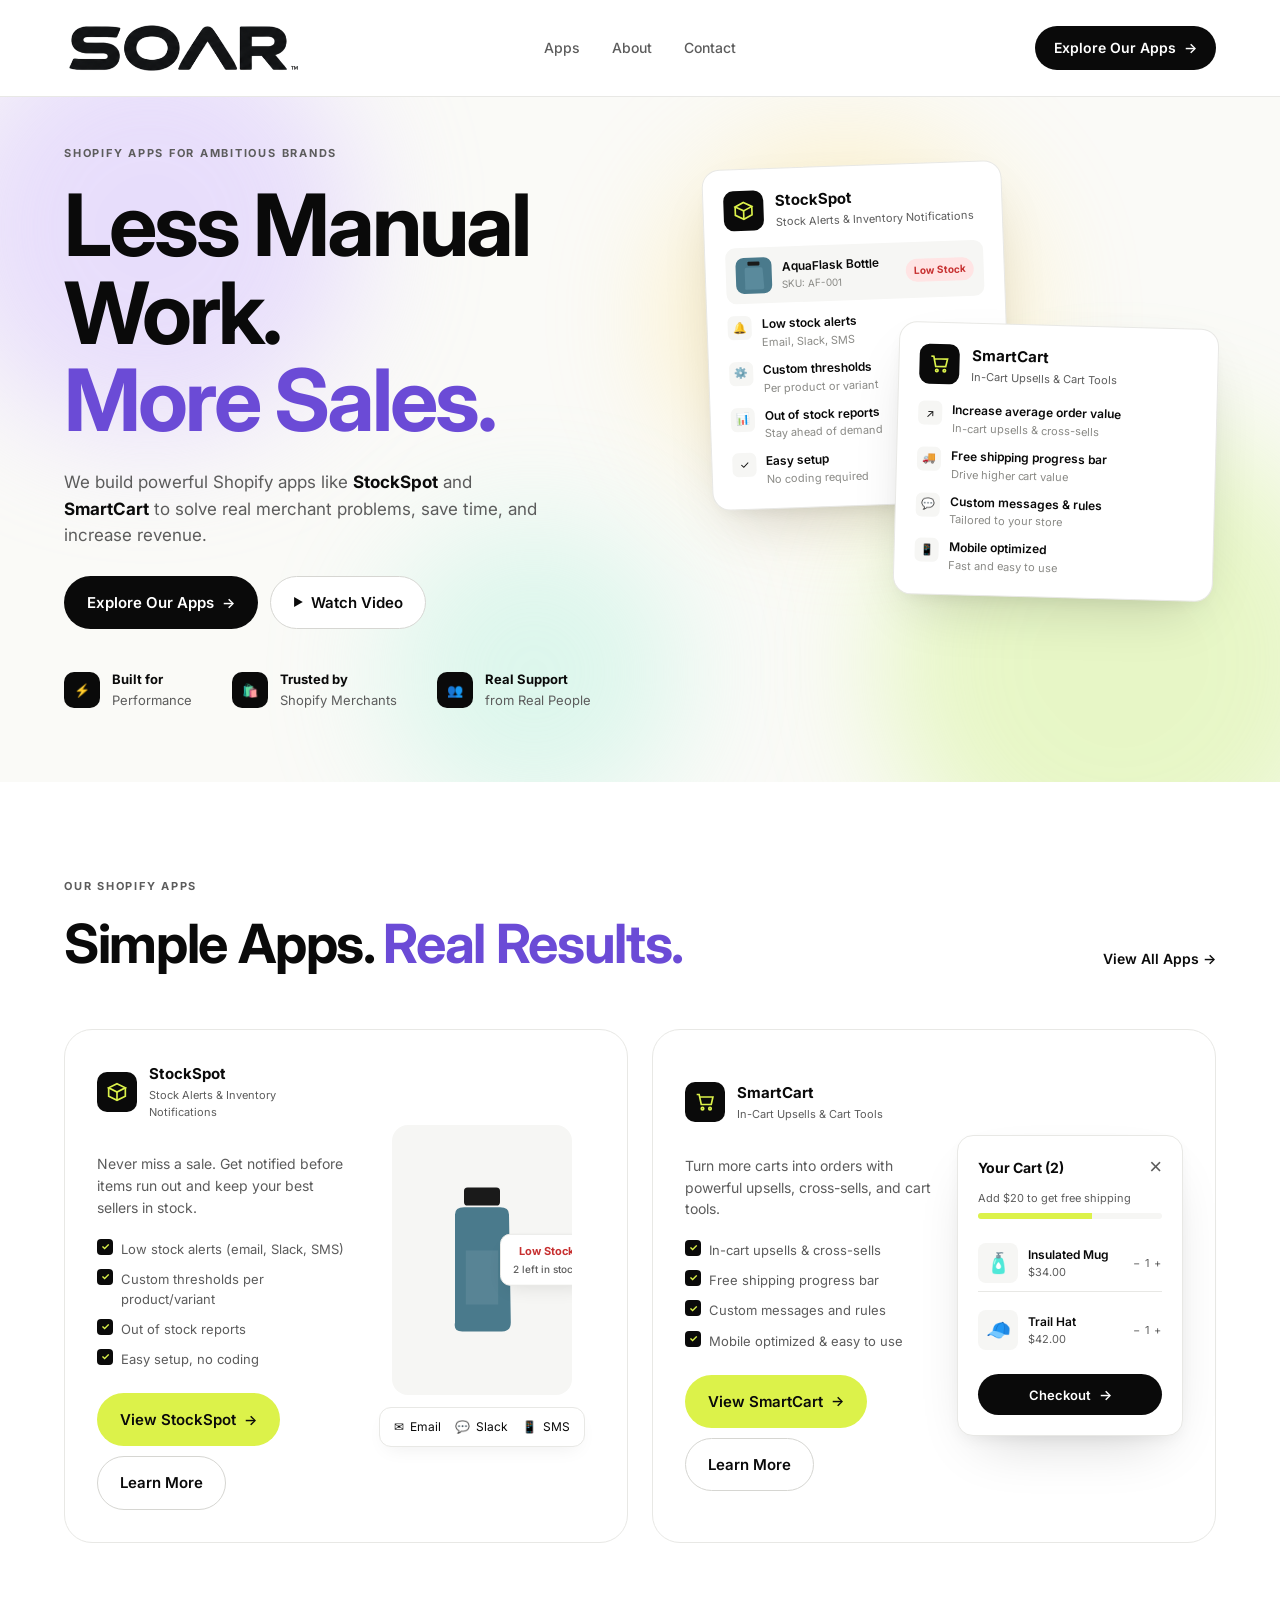
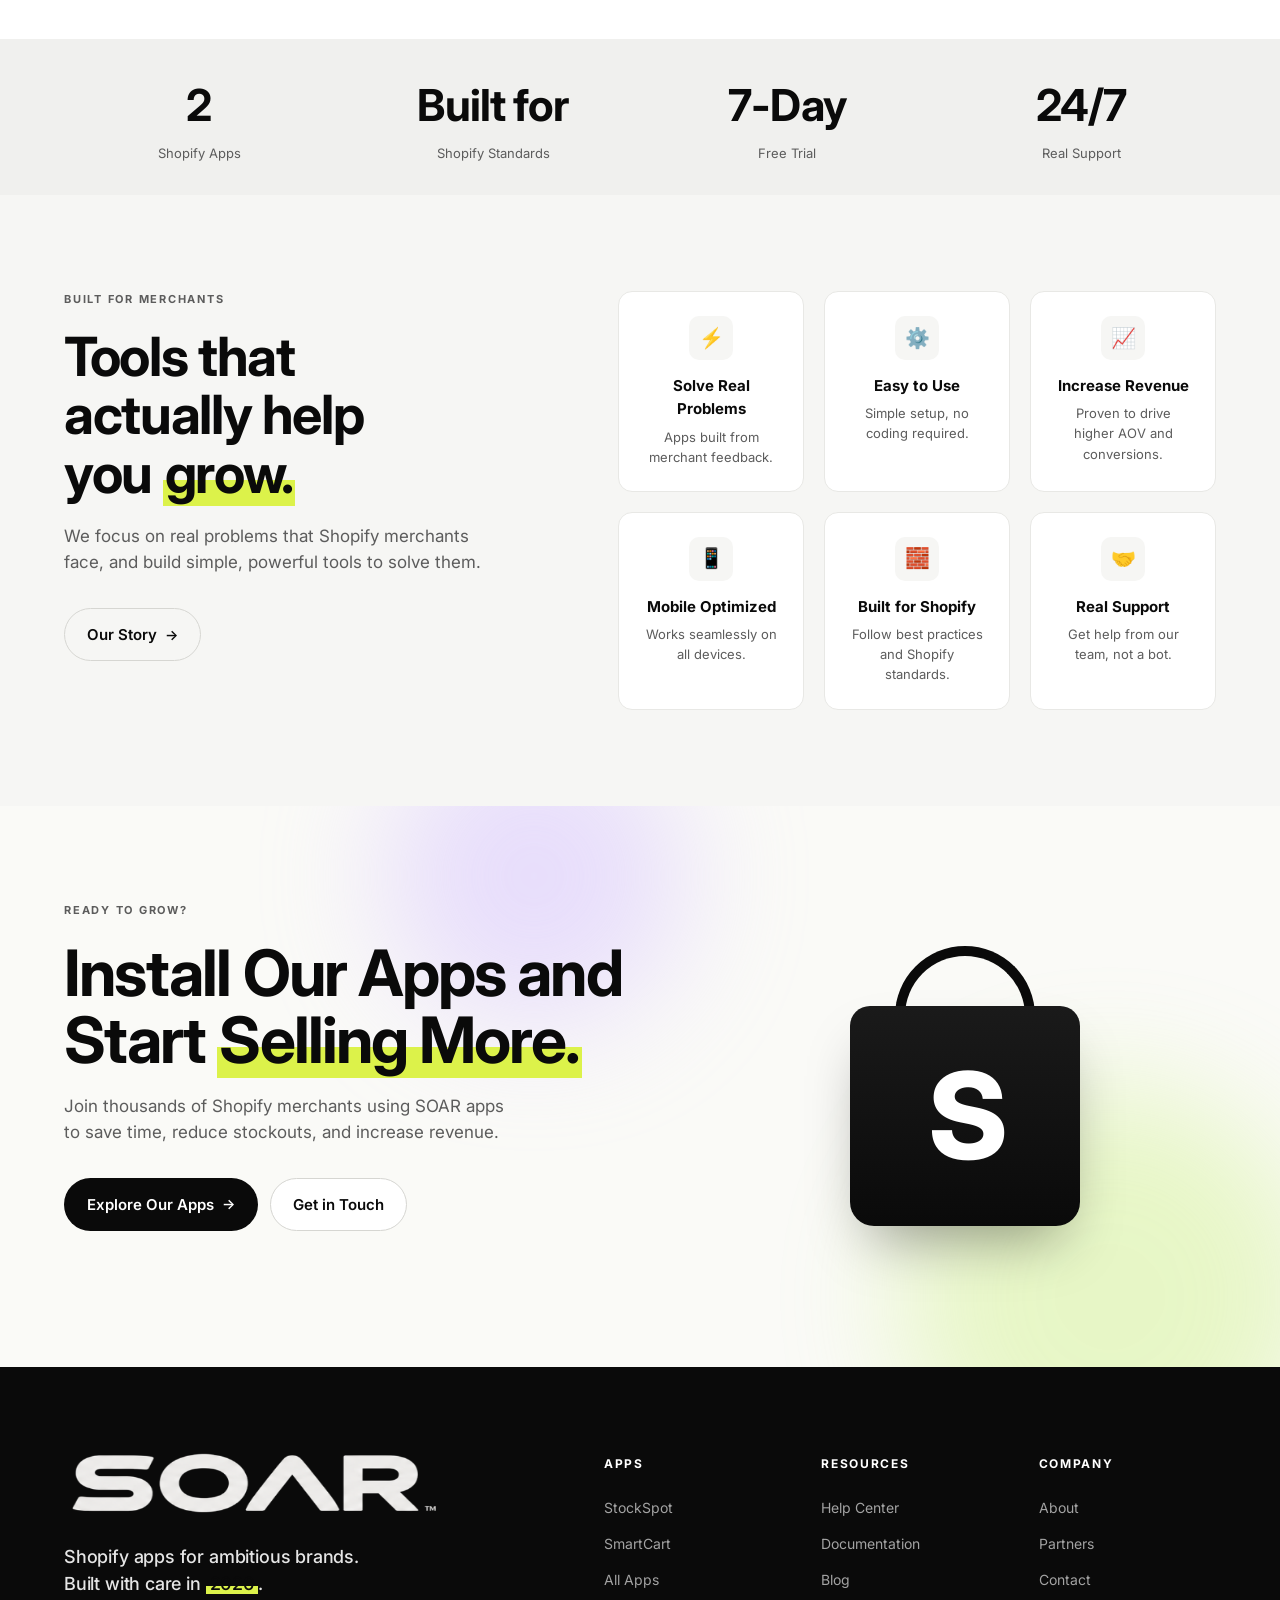
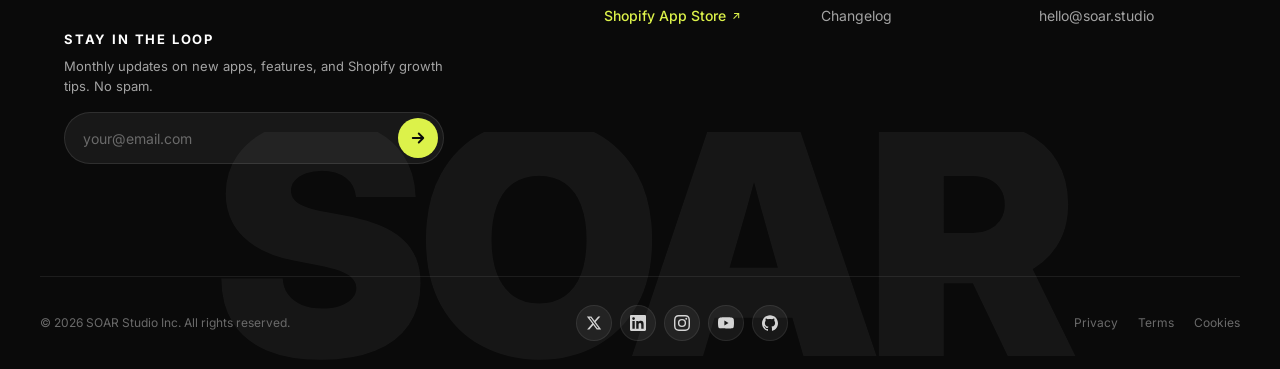
==== public/index.html @ 407b5a6f "Crop SOAR logo PNG to visible content; fix header + footer width to real 4.27:1 ratio Co-Authored-By" ====
<!DOCTYPE html>
<html lang="en">
<head>
  <meta charset="UTF-8" />
  <meta name="viewport" content="width=device-width, initial-scale=1.0" />
  <title>SOAR — Shopify Apps for Ambitious Brands</title>
  <meta name="description" content="SOAR builds powerful Shopify apps like StockSpot and SmartCart to solve real merchant problems, save time, and increase revenue." />
  <meta name="theme-color" content="#ffffff" />
  <link rel="icon" type="image/svg+xml" href="favicon.svg" />
  <link rel="alternate icon" type="image/png" href="soar-logo.png" />
  <link rel="apple-touch-icon" href="favicon.svg" />
  <meta property="og:title" content="SOAR — Shopify Apps for Ambitious Brands" />
  <meta property="og:description" content="Less manual work. More sales. Powerful Shopify apps built for growing brands." />
  <meta property="og:image" content="soar-logo.png" />
  <meta property="og:type" content="website" />
  <link rel="preconnect" href="https://fonts.googleapis.com" />
  <link rel="preconnect" href="https://fonts.gstatic.com" crossorigin />
  <link href="https://fonts.googleapis.com/css2?family=Inter:wght@400;500;600;700;800&display=swap" rel="stylesheet" />
  <link rel="stylesheet" href="styles.css" />
</head>
<body>
  <header class="site-header">
    <div class="container header-row">
      <a href="#" class="brand" aria-label="SOAR home">
        <img src="soar-logo.png" alt="SOAR" class="brand-logo" width="239" height="56" />
      </a>
      <nav class="nav" aria-label="Primary">
        <a href="#apps">Apps</a>
        <a href="#about">About</a>
        <a href="#contact">Contact</a>
      </nav>
      <a href="#apps" class="btn btn-dark btn-sm">Explore Our Apps <span class="arrow">→</span></a>
    </div>
  </header>

  <main>
    <!-- HERO -->
    <section class="hero">
      <div class="hero-bg">
        <div class="blob blob-1"></div>
        <div class="blob blob-2"></div>
        <div class="blob blob-3"></div>
        <div class="blob blob-4"></div>
      </div>
      <div class="container hero-grid">
        <div class="hero-copy">
          <p class="eyebrow">Shopify Apps for Ambitious Brands</p>
          <h1 class="hero-title">
            Less Manual Work.<br />
            <span class="hl hl-purple">More Sales.</span>
          </h1>
          <p class="hero-lede">
            We build powerful Shopify apps like <strong>StockSpot</strong> and
            <strong>SmartCart</strong> to solve real merchant problems, save
            time, and increase revenue.
          </p>
          <div class="hero-ctas">
            <a href="#apps" class="btn btn-dark">Explore Our Apps <span class="arrow">→</span></a>
            <a href="#" class="btn btn-light"><span class="play">▶</span> Watch Video</a>
          </div>
          <ul class="trust-row">
            <li>
              <span class="trust-icon">⚡</span>
              <div><strong>Built for</strong><span>Performance</span></div>
            </li>
            <li>
              <span class="trust-icon">🛍️</span>
              <div><strong>Trusted by</strong><span>Shopify Merchants</span></div>
            </li>
            <li>
              <span class="trust-icon">👥</span>
              <div><strong>Real Support</strong><span>from Real People</span></div>
            </li>
          </ul>
        </div>
        <div class="hero-mock">
          <!-- StockSpot preview card -->
          <article class="appcard appcard-a">
            <header class="appcard-head">
              <div class="appicon appicon-dark">
                <svg viewBox="0 0 24 24" fill="none" stroke="currentColor" stroke-width="2"><path d="M12 2 L22 7 L12 12 L2 7 Z"/><path d="M2 7 V17 L12 22 L22 17 V7"/><path d="M12 12 V22"/></svg>
              </div>
              <div>
                <h3>StockSpot</h3>
                <p>Stock Alerts & Inventory Notifications</p>
              </div>
            </header>
            <div class="appcard-row">
              <div class="appcard-thumb">
                <svg viewBox="0 0 36 36" aria-hidden="true"><rect x="12" y="4" width="12" height="4" rx="1" fill="#1a1a1a"/><path d="M9 12 Q9 10 11 10 L25 10 Q27 10 27 12 L28 30 Q28 32 26 32 L10 32 Q8 32 9 30 Z" fill="#5a8a9c"/></svg>
              </div>
              <div class="appcard-info">
                <strong>AquaFlask Bottle</strong>
                <span>SKU: AF-001</span>
              </div>
              <span class="pill pill-danger">Low Stock</span>
            </div>
            <ul class="appcard-list">
              <li>
                <span class="appcard-bullet">🔔</span>
                <div><strong>Low stock alerts</strong><em>Email, Slack, SMS</em></div>
              </li>
              <li>
                <span class="appcard-bullet">⚙️</span>
                <div><strong>Custom thresholds</strong><em>Per product or variant</em></div>
              </li>
              <li>
                <span class="appcard-bullet">📊</span>
                <div><strong>Out of stock reports</strong><em>Stay ahead of demand</em></div>
              </li>
              <li>
                <span class="appcard-bullet">✓</span>
                <div><strong>Easy setup</strong><em>No coding required</em></div>
              </li>
            </ul>
          </article>

          <!-- SmartCart preview card -->
          <article class="appcard appcard-b">
            <header class="appcard-head">
              <div class="appicon appicon-dark">
                <svg viewBox="0 0 24 24" fill="none" stroke="currentColor" stroke-width="2"><circle cx="9" cy="20" r="1.5"/><circle cx="18" cy="20" r="1.5"/><path d="M2 3h3l2.5 12h12l2-9H6"/></svg>
              </div>
              <div>
                <h3>SmartCart</h3>
                <p>In-Cart Upsells & Cart Tools</p>
              </div>
            </header>
            <ul class="appcard-list">
              <li>
                <span class="appcard-bullet">↗</span>
                <div><strong>Increase average order value</strong><em>In-cart upsells & cross-sells</em></div>
              </li>
              <li>
                <span class="appcard-bullet">🚚</span>
                <div><strong>Free shipping progress bar</strong><em>Drive higher cart value</em></div>
              </li>
              <li>
                <span class="appcard-bullet">💬</span>
                <div><strong>Custom messages & rules</strong><em>Tailored to your store</em></div>
              </li>
              <li>
                <span class="appcard-bullet">📱</span>
                <div><strong>Mobile optimized</strong><em>Fast and easy to use</em></div>
              </li>
            </ul>
          </article>
        </div>
      </div>
    </section>

    <!-- APPS SHOWCASE -->
    <section id="apps" class="section section-light">
      <div class="container">
        <div class="section-head">
          <div>
            <p class="eyebrow">Our Shopify Apps</p>
            <h2 class="section-title">Simple Apps. <span class="hl hl-purple">Real Results.</span></h2>
          </div>
          <a href="#" class="link-arrow">View All Apps <span class="arrow">→</span></a>
        </div>
        <div class="apps-grid">
          <!-- StockSpot showcase -->
          <article class="app-feature">
            <div class="app-feature-copy">
              <header class="appcard-head">
                <div class="appicon appicon-dark">
                  <svg viewBox="0 0 24 24" fill="none" stroke="currentColor" stroke-width="2"><path d="M12 2 L22 7 L12 12 L2 7 Z"/><path d="M2 7 V17 L12 22 L22 17 V7"/><path d="M12 12 V22"/></svg>
                </div>
                <div>
                  <h3>StockSpot</h3>
                  <p>Stock Alerts & Inventory Notifications</p>
                </div>
              </header>
              <p class="app-feature-desc">Never miss a sale. Get notified before items run out and keep your best sellers in stock.</p>
              <ul class="checklist">
                <li>Low stock alerts (email, Slack, SMS)</li>
                <li>Custom thresholds per product/variant</li>
                <li>Out of stock reports</li>
                <li>Easy setup, no coding</li>
              </ul>
              <div class="app-feature-ctas">
                <a href="#" class="btn btn-lime">View StockSpot <span class="arrow">→</span></a>
                <a href="#" class="btn btn-ghost">Learn More</a>
              </div>
            </div>
            <div class="app-feature-mock mock-bottle">
              <div class="mock-img">
                <svg viewBox="0 0 120 180" aria-hidden="true"><rect x="40" y="10" width="40" height="20" rx="4" fill="#1a1a1a"/><path d="M30 40 Q30 32 40 32 L80 32 Q90 32 90 40 L92 160 Q92 170 82 170 L38 170 Q28 170 30 160 Z" fill="#4a7a8c"/><rect x="42" y="80" width="36" height="60" fill="rgba(255,255,255,0.08)"/></svg>
                <span class="mock-badge">Low Stock<br /><em>2 left in stock</em></span>
              </div>
              <ul class="mock-channels">
                <li><span>✉</span> Email</li>
                <li><span>💬</span> Slack</li>
                <li><span>📱</span> SMS</li>
              </ul>
            </div>
          </article>

          <!-- SmartCart showcase -->
          <article class="app-feature">
            <div class="app-feature-copy">
              <header class="appcard-head">
                <div class="appicon appicon-dark">
                  <svg viewBox="0 0 24 24" fill="none" stroke="currentColor" stroke-width="2"><circle cx="9" cy="20" r="1.5"/><circle cx="18" cy="20" r="1.5"/><path d="M2 3h3l2.5 12h12l2-9H6"/></svg>
                </div>
                <div>
                  <h3>SmartCart</h3>
                  <p>In-Cart Upsells & Cart Tools</p>
                </div>
              </header>
              <p class="app-feature-desc">Turn more carts into orders with powerful upsells, cross-sells, and cart tools.</p>
              <ul class="checklist">
                <li>In-cart upsells & cross-sells</li>
                <li>Free shipping progress bar</li>
                <li>Custom messages and rules</li>
                <li>Mobile optimized & easy to use</li>
              </ul>
              <div class="app-feature-ctas">
                <a href="#" class="btn btn-lime">View SmartCart <span class="arrow">→</span></a>
                <a href="#" class="btn btn-ghost">Learn More</a>
              </div>
            </div>
            <div class="app-feature-mock mock-cart">
              <div class="cart-widget">
                <header class="cart-head">
                  <strong>Your Cart (2)</strong>
                  <button aria-label="Close" class="cart-x">×</button>
                </header>
                <p class="cart-free">Add $20 to get free shipping</p>
                <div class="cart-progress"><span style="width:62%"></span></div>
                <ul class="cart-items">
                  <li>
                    <div class="cart-thumb">🧴</div>
                    <div class="cart-item-info"><strong>Insulated Mug</strong><span>$34.00</span></div>
                    <div class="qty">− 1 +</div>
                  </li>
                  <li>
                    <div class="cart-thumb">🧢</div>
                    <div class="cart-item-info"><strong>Trail Hat</strong><span>$42.00</span></div>
                    <div class="qty">− 1 +</div>
                  </li>
                </ul>
                <button class="cart-checkout">Checkout <span class="arrow">→</span></button>
              </div>
            </div>
          </article>
        </div>
      </div>
    </section>

    <!-- STATS -->
    <section class="stats">
      <div class="container stats-row">
        <div><strong>2</strong><span>Shopify Apps</span></div>
        <div><strong>Built for</strong><span>Shopify Standards</span></div>
        <div><strong>7-Day</strong><span>Free Trial</span></div>
        <div><strong>24/7</strong><span>Real Support</span></div>
      </div>
    </section>

    <!-- TOOLS / FEATURES -->
    <section id="about" class="section section-grey">
      <div class="container tools-grid">
        <div class="tools-copy">
          <p class="eyebrow">Built for Merchants</p>
          <h2 class="section-title">Tools that<br />actually help<br />you <span class="hl hl-lime">grow.</span></h2>
          <p class="section-lede">We focus on real problems that Shopify merchants face, and build simple, powerful tools to solve them.</p>
          <a href="#" class="btn btn-ghost">Our Story <span class="arrow">→</span></a>
        </div>
        <div class="tools-features">
          <div class="feature">
            <div class="feature-icon">⚡</div>
            <h4>Solve Real Problems</h4>
            <p>Apps built from merchant feedback.</p>
          </div>
          <div class="feature">
            <div class="feature-icon">⚙️</div>
            <h4>Easy to Use</h4>
            <p>Simple setup, no coding required.</p>
          </div>
          <div class="feature">
            <div class="feature-icon">📈</div>
            <h4>Increase Revenue</h4>
            <p>Proven to drive higher AOV and conversions.</p>
          </div>
          <div class="feature">
            <div class="feature-icon">📱</div>
            <h4>Mobile Optimized</h4>
            <p>Works seamlessly on all devices.</p>
          </div>
          <div class="feature">
            <div class="feature-icon">🧱</div>
            <h4>Built for Shopify</h4>
            <p>Follow best practices and Shopify standards.</p>
          </div>
          <div class="feature">
            <div class="feature-icon">🤝</div>
            <h4>Real Support</h4>
            <p>Get help from our team, not a bot.</p>
          </div>
        </div>
      </div>
    </section>

    <!-- FINAL CTA -->
    <section class="section section-cta">
      <div class="hero-bg hero-bg-cta">
        <div class="blob blob-1"></div>
        <div class="blob blob-3"></div>
      </div>
      <div class="container cta-grid">
        <div class="cta-copy">
          <p class="eyebrow">Ready to Grow?</p>
          <h2 class="cta-title">Install Our Apps and<br />Start <span class="hl hl-lime">Selling More.</span></h2>
          <p class="cta-lede">Join thousands of Shopify merchants using SOAR apps to save time, reduce stockouts, and increase revenue.</p>
          <div class="hero-ctas">
            <a href="#apps" class="btn btn-dark">Explore Our Apps <span class="arrow">→</span></a>
            <a href="#contact" class="btn btn-light">Get in Touch</a>
          </div>
        </div>
        <div class="cta-visual">
          <div class="shopping-bag" aria-hidden="true">
            <div class="bag-handles"></div>
            <div class="bag-body">
              <span class="bag-s">S</span>
            </div>
          </div>
        </div>
      </div>
    </section>
  </main>

  <footer id="contact" class="site-footer">
    <div class="container footer-top">
      <div class="footer-pitch">
        <img src="soar-logo.png" alt="SOAR" class="footer-logo" width="307" height="72" />
        <p class="footer-tagline">Shopify apps for ambitious brands.<br />Built with care in <span class="hl-lime">2026</span>.</p>
        <div class="footer-signup-pitch">
          <h5>Stay in the loop</h5>
          <p>Monthly updates on new apps, features, and Shopify growth tips. No spam.</p>
          <form class="signup" onsubmit="event.preventDefault(); const b=this.querySelector('button'); b.innerHTML='✓'; b.disabled=true;">
            <input type="email" placeholder="your@email.com" required aria-label="Email address" />
            <button type="submit" aria-label="Subscribe">
              <svg viewBox="0 0 24 24" width="18" height="18" fill="none" stroke="currentColor" stroke-width="2.5" stroke-linecap="round" stroke-linejoin="round"><path d="M5 12 L19 12 M13 6 L19 12 L13 18"/></svg>
            </button>
          </form>
        </div>
      </div>
      <div class="footer-cols">
        <div class="footer-col">
          <h5>Apps</h5>
          <a href="#">StockSpot</a>
          <a href="#">SmartCart</a>
          <a href="#">All Apps</a>
          <a href="#" class="col-cta">Shopify App Store <span aria-hidden="true">↗</span></a>
        </div>
        <div class="footer-col">
          <h5>Resources</h5>
          <a href="#">Help Center</a>
          <a href="#">Documentation</a>
          <a href="#">Blog</a>
          <a href="#">Changelog</a>
        </div>
        <div class="footer-col">
          <h5>Company</h5>
          <a href="#about">About</a>
          <a href="#">Partners</a>
          <a href="#contact">Contact</a>
          <a href="mailto:hello@soar.studio">hello@soar.studio</a>
        </div>
      </div>
    </div>

    <div class="footer-wordmark" aria-hidden="true">
      <svg viewBox="0 0 1200 260" xmlns="http://www.w3.org/2000/svg" preserveAspectRatio="xMidYMid meet">
        <text x="600" y="210" text-anchor="middle" font-family="Inter, sans-serif" font-size="300" font-weight="900" letter-spacing="-10" fill="currentColor">SOAR</text>
      </svg>
    </div>

    <div class="container footer-bottom">
      <p class="footer-copy">&copy; <span id="year"></span> SOAR Studio Inc. All rights reserved.</p>
      <div class="footer-social">
        <a href="#" aria-label="X (Twitter)">
          <svg viewBox="0 0 24 24" width="16" height="16" fill="currentColor"><path d="M18.244 2.25h3.308l-7.227 8.26 8.502 11.24H16.17l-5.214-6.817L4.99 21.75H1.68l7.73-8.835L1.254 2.25H8.08l4.713 6.231zm-1.161 17.52h1.833L7.084 4.126H5.117z"/></svg>
        </a>
        <a href="#" aria-label="LinkedIn">
          <svg viewBox="0 0 24 24" width="16" height="16" fill="currentColor"><path d="M20.447 20.452h-3.554v-5.569c0-1.328-.024-3.037-1.852-3.037-1.853 0-2.136 1.445-2.136 2.939v5.667H9.351V9h3.414v1.561h.046c.477-.9 1.637-1.85 3.37-1.85 3.601 0 4.267 2.37 4.267 5.455v6.286zM5.337 7.433a2.062 2.062 0 01-2.063-2.065 2.063 2.063 0 112.063 2.065zm1.782 13.019H3.555V9h3.564v11.452zM22.225 0H1.771C.792 0 0 .774 0 1.729v20.542C0 23.227.792 24 1.771 24h20.451C23.2 24 24 23.227 24 22.271V1.729C24 .774 23.2 0 22.222 0h.003z"/></svg>
        </a>
        <a href="#" aria-label="Instagram">
          <svg viewBox="0 0 24 24" width="16" height="16" fill="currentColor"><path d="M12 2.163c3.204 0 3.584.012 4.85.07 3.252.148 4.771 1.691 4.919 4.919.058 1.265.069 1.645.069 4.849 0 3.205-.012 3.584-.069 4.849-.149 3.225-1.664 4.771-4.919 4.919-1.266.058-1.644.07-4.85.07-3.204 0-3.584-.012-4.849-.07-3.26-.149-4.771-1.699-4.919-4.92-.058-1.265-.07-1.644-.07-4.849 0-3.204.013-3.583.07-4.849.149-3.227 1.664-4.771 4.919-4.919 1.266-.057 1.645-.069 4.849-.069zM12 0C8.741 0 8.333.014 7.053.072 2.695.272.273 2.69.073 7.052.014 8.333 0 8.741 0 12c0 3.259.014 3.668.072 4.948.2 4.358 2.618 6.78 6.98 6.98C8.333 23.986 8.741 24 12 24c3.259 0 3.668-.014 4.948-.072 4.354-.2 6.782-2.618 6.979-6.98.059-1.28.073-1.689.073-4.948 0-3.259-.014-3.667-.072-4.947-.196-4.354-2.617-6.78-6.979-6.98C15.668.014 15.259 0 12 0zm0 5.838a6.162 6.162 0 100 12.324 6.162 6.162 0 000-12.324zM12 16a4 4 0 110-8 4 4 0 010 8zm6.406-11.845a1.44 1.44 0 100 2.881 1.44 1.44 0 000-2.881z"/></svg>
        </a>
        <a href="#" aria-label="YouTube">
          <svg viewBox="0 0 24 24" width="16" height="16" fill="currentColor"><path d="M23.498 6.186a3.016 3.016 0 00-2.122-2.136C19.505 3.545 12 3.545 12 3.545s-7.505 0-9.377.505A3.017 3.017 0 00.502 6.186C0 8.07 0 12 0 12s0 3.93.502 5.814a3.016 3.016 0 002.122 2.136c1.871.505 9.376.505 9.376.505s7.505 0 9.377-.505a3.015 3.015 0 002.122-2.136C24 15.93 24 12 24 12s0-3.93-.502-5.814zM9.545 15.568V8.432L15.818 12l-6.273 3.568z"/></svg>
        </a>
        <a href="#" aria-label="GitHub">
          <svg viewBox="0 0 24 24" width="16" height="16" fill="currentColor"><path d="M12 .297c-6.63 0-12 5.373-12 12 0 5.303 3.438 9.8 8.205 11.385.6.113.82-.258.82-.577 0-.285-.01-1.04-.015-2.04-3.338.724-4.042-1.61-4.042-1.61C4.422 18.07 3.633 17.7 3.633 17.7c-1.087-.744.084-.729.084-.729 1.205.084 1.838 1.236 1.838 1.236 1.07 1.835 2.809 1.305 3.495.998.108-.776.417-1.305.76-1.605-2.665-.3-5.466-1.332-5.466-5.93 0-1.31.465-2.38 1.235-3.22-.135-.303-.54-1.523.105-3.176 0 0 1.005-.322 3.3 1.23.96-.267 1.98-.4 3-.405 1.02.005 2.04.138 3 .405 2.28-1.552 3.285-1.23 3.285-1.23.645 1.653.24 2.873.12 3.176.765.84 1.23 1.91 1.23 3.22 0 4.61-2.805 5.625-5.475 5.92.42.36.81 1.096.81 2.22 0 1.606-.015 2.896-.015 3.286 0 .315.21.69.825.57C20.565 22.092 24 17.592 24 12.297c0-6.627-5.373-12-12-12"/></svg>
        </a>
      </div>
      <nav class="footer-legal">
        <a href="#">Privacy</a>
        <a href="#">Terms</a>
        <a href="#">Cookies</a>
      </nav>
    </div>
  </footer>

  <script>
    document.getElementById('year').textContent = new Date().getFullYear();
  </script>
</body>
</html>
---- public/styles.css ----
:root {
  --bg: #ffffff;
  --bg-soft: #f6f6f4;
  --bg-grey: #f0f0ee;
  --surface: #ffffff;
  --border: #e8e8e5;
  --border-strong: #d6d6d2;
  --text: #0a0a0a;
  --text-dim: #5c5c5c;
  --text-mute: #8a8a86;
  --lime: #dcf24a;
  --lime-dark: #c7e033;
  --purple: #8b5cf6;
  --purple-ink: #6b4bd6;
  --max: 1200px;
  --radius: 14px;
  --radius-lg: 20px;
  --radius-xl: 28px;
}

* { box-sizing: border-box; }
html, body { margin: 0; padding: 0; }

body {
  font-family: 'Inter', -apple-system, BlinkMacSystemFont, 'Segoe UI', sans-serif;
  background: var(--bg);
  color: var(--text);
  line-height: 1.55;
  -webkit-font-smoothing: antialiased;
  -moz-osx-font-smoothing: grayscale;
}

.container { max-width: var(--max); margin: 0 auto; padding: 0 24px; }
a { color: inherit; text-decoration: none; }

/* HEADER */
.site-header {
  position: sticky; top: 0; z-index: 50;
  background: rgba(255, 255, 255, 0.78);
  backdrop-filter: saturate(180%) blur(14px);
  -webkit-backdrop-filter: saturate(180%) blur(14px);
  border-bottom: 1px solid var(--border);
}
.header-row {
  display: flex; align-items: center; justify-content: space-between;
  height: 96px; gap: 24px;
}
.brand-logo {
  height: 56px;
  width: auto;
  display: block;
  image-rendering: -webkit-optimize-contrast;
  image-rendering: crisp-edges;
}
.nav {
  display: flex; gap: 32px; align-items: center;
  position: absolute; left: 50%; transform: translateX(-50%);
}
.nav a {
  font-size: 14px; font-weight: 500; color: var(--text-dim);
  transition: color 0.15s ease;
}
.nav a:hover { color: var(--text); }

/* BUTTONS */
.btn {
  display: inline-flex; align-items: center; justify-content: center; gap: 8px;
  padding: 14px 22px; border-radius: 999px;
  font-weight: 600; font-size: 15px;
  transition: all 0.15s ease; border: 1px solid transparent; cursor: pointer;
  font-family: inherit;
}
.btn-sm { padding: 10px 18px; font-size: 14px; }
.btn-dark { background: var(--text); color: #fff; }
.btn-dark:hover { background: #222; transform: translateY(-1px); }
.btn-light { background: #fff; color: var(--text); border-color: var(--border-strong); }
.btn-light:hover { border-color: var(--text); }
.btn-lime { background: var(--lime); color: var(--text); }
.btn-lime:hover { background: var(--lime-dark); transform: translateY(-1px); }
.btn-ghost { background: transparent; color: var(--text); border-color: var(--border-strong); }
.btn-ghost:hover { background: var(--bg-soft); }
.arrow { font-size: 14px; }
.play { font-size: 11px; }

/* EYEBROWS, TITLES */
.eyebrow {
  text-transform: uppercase; letter-spacing: 0.16em;
  font-size: 11px; font-weight: 700; color: var(--text-dim);
  margin: 0 0 20px;
}
.section-title {
  font-size: clamp(32px, 4.8vw, 54px);
  font-weight: 700; line-height: 1.08; letter-spacing: -0.025em;
  margin: 0;
}
.hero-title {
  font-size: clamp(44px, 7.2vw, 86px);
  font-weight: 700; line-height: 1.02; letter-spacing: -0.035em;
  margin: 0 0 24px;
}
.hl { display: inline; }
.hl-purple { color: var(--purple-ink); }
.hl-lime {
  background: linear-gradient(180deg, transparent 60%, var(--lime) 60%);
  padding: 0 2px;
}

/* HERO */
.hero {
  position: relative; overflow: hidden;
  padding: 48px 0 72px;
  background: #fafaf7;
}
.hero-bg {
  position: absolute; inset: 0; pointer-events: none;
  overflow: hidden; z-index: 0;
}
.blob {
  position: absolute; border-radius: 50%;
  filter: blur(60px); opacity: 0.55;
}
.blob-1 { width: 420px; height: 420px; background: #d9c7ff; top: -80px; left: -60px; }
.blob-2 { width: 360px; height: 360px; background: #ffe28a; top: 40px; right: 20%; opacity: 0.4; }
.blob-3 { width: 480px; height: 480px; background: #c5f06d; bottom: -120px; right: -80px; opacity: 0.35; }
.blob-4 { width: 300px; height: 300px; background: #a7f0d9; bottom: -40px; left: 30%; opacity: 0.35; }

.hero-grid {
  position: relative; z-index: 1;
  display: grid; grid-template-columns: 1.05fr 1fr; gap: 48px; align-items: center;
  min-height: 560px;
}
.hero-copy { max-width: 560px; }
.hero-lede { font-size: 17px; color: var(--text-dim); margin: 0 0 28px; max-width: 480px; }
.hero-lede strong { color: var(--text); font-weight: 700; }
.hero-ctas { display: flex; gap: 12px; flex-wrap: wrap; margin-bottom: 40px; }
.trust-row {
  list-style: none; padding: 0; margin: 0;
  display: flex; gap: 40px; flex-wrap: wrap;
}
.trust-row li {
  display: flex; align-items: center; gap: 12px;
  font-size: 13px;
}
.trust-icon {
  width: 36px; height: 36px; display: inline-flex; align-items: center; justify-content: center;
  background: var(--text); color: #fff; border-radius: 10px; font-size: 16px;
}
.trust-row div { display: flex; flex-direction: column; }
.trust-row strong { font-weight: 700; color: var(--text); font-size: 13px; }
.trust-row span { color: var(--text-dim); font-size: 13px; }

/* HERO MOCKS */
.hero-mock {
  position: relative; height: 100%; min-height: 500px;
}
.appcard {
  position: absolute;
  background: #fff; border: 1px solid var(--border);
  border-radius: 18px; padding: 20px;
  box-shadow: 0 24px 60px -20px rgba(0,0,0,0.18), 0 8px 20px -8px rgba(0,0,0,0.08);
  width: 300px;
}
.appcard-a { top: 20px; left: 30px; transform: rotate(-2deg); }
.appcard-b { top: 180px; right: 0; transform: rotate(1.5deg); width: 320px; z-index: 2; }
.appcard-head { display: flex; align-items: center; gap: 12px; margin-bottom: 16px; }
.appicon {
  width: 40px; height: 40px; border-radius: 10px;
  display: flex; align-items: center; justify-content: center;
  flex-shrink: 0;
}
.appicon-dark { background: var(--text); color: var(--lime); }
.appicon svg { width: 20px; height: 20px; }
.appcard-head h3 { font-size: 15px; font-weight: 700; margin: 0; }
.appcard-head p { font-size: 11px; color: var(--text-dim); margin: 2px 0 0; }
.appcard-row {
  display: flex; align-items: center; gap: 10px;
  padding: 10px; background: var(--bg-soft); border-radius: 10px;
  margin-bottom: 12px;
}
.appcard-thumb {
  width: 36px; height: 36px; border-radius: 8px; background: #4a7a8c; flex-shrink: 0;
  overflow: hidden; display: flex; align-items: center; justify-content: center;
}
.appcard-thumb img { width: 100%; height: 100%; object-fit: cover; }
.appcard-info { flex: 1; display: flex; flex-direction: column; }
.appcard-info strong { font-size: 12px; font-weight: 600; }
.appcard-info span { font-size: 10px; color: var(--text-mute); }
.pill {
  font-size: 10px; font-weight: 700; padding: 4px 8px; border-radius: 999px;
}
.pill-danger { background: #ffe4e4; color: #c73030; }
.appcard-list { list-style: none; padding: 0; margin: 0; display: flex; flex-direction: column; gap: 10px; }
.appcard-list li { display: flex; align-items: flex-start; gap: 10px; font-size: 12px; }
.appcard-bullet {
  width: 24px; height: 24px; border-radius: 6px;
  background: var(--bg-soft);
  display: inline-flex; align-items: center; justify-content: center;
  font-size: 11px; flex-shrink: 0;
}
.appcard-list div { display: flex; flex-direction: column; }
.appcard-list strong { font-weight: 600; font-size: 12px; }
.appcard-list em { font-style: normal; color: var(--text-mute); font-size: 11px; }

/* SECTIONS */
.section { padding: 96px 0; }
.section-light { background: #fff; }
.section-grey { background: var(--bg-soft); }
.section-head {
  display: flex; align-items: flex-end; justify-content: space-between;
  gap: 24px; margin-bottom: 56px;
}
.section-lede { font-size: 17px; color: var(--text-dim); margin: 20px 0 32px; max-width: 420px; }
.link-arrow {
  font-size: 14px; font-weight: 600; color: var(--text);
  border-bottom: 1px solid transparent; padding-bottom: 2px;
}
.link-arrow:hover { border-color: var(--text); }
.link-sm { font-size: 13px; }

/* APPS SHOWCASE */
.apps-grid {
  display: grid; grid-template-columns: 1fr 1fr; gap: 24px;
}
.app-feature {
  background: #fff; border: 1px solid var(--border);
  border-radius: var(--radius-xl); padding: 32px;
  display: grid; grid-template-columns: 1.1fr 1fr; gap: 24px; align-items: center;
}
.app-feature-copy { display: flex; flex-direction: column; }
.app-feature-desc { font-size: 14px; color: var(--text-dim); margin: 16px 0 20px; }
.checklist { list-style: none; padding: 0; margin: 0 0 24px; display: flex; flex-direction: column; gap: 10px; }
.checklist li {
  position: relative; padding-left: 24px; font-size: 13px; color: var(--text-dim);
}
.checklist li::before {
  content: '✓'; position: absolute; left: 0; top: 0;
  width: 16px; height: 16px; border-radius: 4px;
  background: var(--text); color: var(--lime); font-size: 10px;
  display: inline-flex; align-items: center; justify-content: center; font-weight: 700;
}
.app-feature-ctas { display: flex; gap: 10px; flex-wrap: wrap; }

/* Mock: bottle */
.mock-bottle, .mock-cart { position: relative; display: flex; flex-direction: column; align-items: center; gap: 12px; }
.mock-img {
  position: relative; width: 100%; max-width: 180px; aspect-ratio: 120/180;
  background: var(--bg-soft); border-radius: 16px;
  display: flex; align-items: center; justify-content: center; overflow: hidden;
}
.mock-img svg { width: 60%; height: 90%; }
.mock-badge {
  position: absolute; top: 50%; right: -20px; transform: translateY(-50%);
  background: #fff; border: 1px solid var(--border);
  border-radius: 10px; padding: 8px 12px;
  font-size: 11px; font-weight: 700; color: #c73030;
  box-shadow: 0 8px 20px -8px rgba(0,0,0,0.12);
  text-align: center; min-width: 90px;
}
.mock-badge em { font-style: normal; font-weight: 500; color: var(--text-dim); font-size: 10px; display: block; margin-top: 2px; }
.mock-channels {
  list-style: none; padding: 10px 14px; margin: 0;
  display: flex; gap: 14px; background: #fff;
  border: 1px solid var(--border); border-radius: 12px;
  box-shadow: 0 8px 20px -8px rgba(0,0,0,0.08);
}
.mock-channels li { font-size: 12px; display: flex; align-items: center; gap: 6px; }

/* Mock: cart */
.cart-widget {
  background: #fff; border: 1px solid var(--border);
  border-radius: 16px; padding: 20px;
  width: 100%; max-width: 280px;
  box-shadow: 0 24px 60px -24px rgba(0,0,0,0.2), 0 6px 18px -6px rgba(0,0,0,0.08);
}
.cart-head { display: flex; justify-content: space-between; align-items: center; margin-bottom: 12px; }
.cart-head strong { font-size: 14px; }
.cart-x { background: none; border: none; font-size: 22px; cursor: pointer; color: var(--text-dim); line-height: 1; padding: 0; }
.cart-free { font-size: 11px; color: var(--text-dim); margin: 0 0 6px; }
.cart-progress { height: 6px; background: var(--bg-soft); border-radius: 999px; overflow: hidden; margin-bottom: 16px; }
.cart-progress span { display: block; height: 100%; background: var(--lime); }
.cart-items { list-style: none; padding: 0; margin: 0 0 16px; display: flex; flex-direction: column; gap: 10px; }
.cart-items li { display: flex; align-items: center; gap: 10px; padding: 8px 0; border-bottom: 1px solid var(--border); }
.cart-items li:last-child { border-bottom: none; }
.cart-thumb {
  width: 40px; height: 40px; border-radius: 8px; background: var(--bg-soft);
  display: inline-flex; align-items: center; justify-content: center; font-size: 20px;
}
.cart-item-info { flex: 1; display: flex; flex-direction: column; }
.cart-item-info strong { font-size: 12px; font-weight: 600; }
.cart-item-info span { font-size: 11px; color: var(--text-dim); }
.qty { font-size: 11px; color: var(--text-dim); white-space: nowrap; letter-spacing: 0.1em; }
.cart-checkout {
  width: 100%; background: var(--text); color: #fff; border: none;
  padding: 12px; border-radius: 999px; font-weight: 600; font-size: 13px; cursor: pointer;
  display: inline-flex; align-items: center; justify-content: center; gap: 8px;
  font-family: inherit;
}

/* STATS */
.stats { background: var(--bg-grey); padding: 32px 0; }
.stats-row {
  display: grid; grid-template-columns: repeat(4, 1fr); text-align: center; gap: 24px;
}
.stats-row > div { display: flex; flex-direction: column; gap: 4px; }
.stats-row strong { font-size: clamp(32px, 4vw, 44px); font-weight: 700; letter-spacing: -0.02em; }
.stats-row span { font-size: 13px; color: var(--text-dim); }

/* TOOLS */
.tools-grid {
  display: grid; grid-template-columns: 1fr 1.2fr; gap: 56px; align-items: flex-start;
}
.tools-copy { position: sticky; top: 100px; }
.tools-features {
  display: grid; grid-template-columns: repeat(3, 1fr); gap: 20px;
}
.feature {
  background: #fff; border: 1px solid var(--border);
  border-radius: var(--radius); padding: 24px;
  display: flex; flex-direction: column; align-items: center; text-align: center;
}
.feature-icon {
  width: 44px; height: 44px; background: var(--bg-soft);
  border-radius: 10px; display: flex; align-items: center; justify-content: center;
  font-size: 20px; margin-bottom: 14px;
}
.feature h4 { font-size: 15px; font-weight: 700; margin: 0 0 6px; }
.feature p { font-size: 13px; color: var(--text-dim); margin: 0; }

/* CASES */
.cases-grid {
  display: grid; grid-template-columns: repeat(3, 1fr); gap: 20px;
}
.case {
  background: #fff; border: 1px solid var(--border);
  border-radius: var(--radius-lg); padding: 20px;
}
.case-img {
  aspect-ratio: 16/10; border-radius: 12px; margin-bottom: 16px;
  background-size: cover; background-position: center;
}
.case-img-aqua { background: linear-gradient(135deg, #4a7a8c 0%, #2d4e5a 100%); position: relative; overflow: hidden; }
.case-img-aqua::after {
  content: ''; position: absolute; inset: 0;
  background: radial-gradient(circle at 30% 60%, rgba(255,255,255,0.1), transparent 50%);
}
.case-img-yatta { background: linear-gradient(135deg, #c9a876 0%, #8b6f47 100%); position: relative; }
.case-img-macklowe { background: linear-gradient(135deg, #2a2a2a 0%, #4a4a4a 100%); position: relative; }
.case-brand {
  font-size: 11px; font-weight: 700; letter-spacing: 0.14em;
  color: var(--text-dim); margin: 0 0 8px;
  display: inline-flex; align-items: center; gap: 6px;
}
.case-brand::before { content: '◉'; font-size: 10px; color: var(--text); }
.case-stat {
  font-size: 40px; font-weight: 800; letter-spacing: -0.025em;
  margin: 0 0 4px; line-height: 1;
}
.case-metric { font-size: 12px; color: var(--text-dim); margin: 0 0 12px; font-weight: 500; }
.case-desc { font-size: 13px; color: var(--text-dim); margin: 0 0 16px; line-height: 1.5; }

/* TESTIMONIALS */
.carousel-ctrls { display: flex; gap: 8px; }
.carousel-ctrls button {
  width: 40px; height: 40px; border-radius: 999px;
  border: 1px solid var(--border-strong); background: #fff;
  cursor: pointer; font-size: 16px;
}
.testimonials { display: grid; grid-template-columns: repeat(3, 1fr); gap: 20px; }
.testimonial {
  background: #fff; border: 1px solid var(--border);
  border-radius: var(--radius-lg); padding: 24px;
}
.stars { color: var(--lime-dark); font-size: 14px; margin-bottom: 12px; letter-spacing: 2px; }
.testimonial blockquote {
  margin: 0 0 20px; font-size: 15px; line-height: 1.5; color: var(--text);
}
.testimonial footer { display: flex; align-items: center; gap: 12px; }
.t-avatar {
  width: 40px; height: 40px; border-radius: 999px;
  display: inline-flex; align-items: center; justify-content: center;
  color: #fff; font-weight: 700; font-size: 13px;
}
.t-avatar-1 { background: linear-gradient(135deg, #4a7a8c, #2d4e5a); }
.t-avatar-2 { background: linear-gradient(135deg, #c9a876, #8b6f47); }
.t-avatar-3 { background: linear-gradient(135deg, #4a4a4a, #2a2a2a); }
.testimonial footer strong { display: block; font-size: 13px; font-weight: 700; }
.testimonial footer span { font-size: 12px; color: var(--text-dim); }

/* CTA */
.section-cta {
  background: #fafaf7; position: relative; overflow: hidden;
}
.hero-bg-cta .blob-1 { top: -80px; left: 30%; width: 300px; height: 300px; background: #d9c7ff; }
.hero-bg-cta .blob-3 { bottom: -140px; right: -40px; width: 420px; height: 420px; background: #c5f06d; opacity: 0.35; }
.cta-grid {
  position: relative; z-index: 1;
  display: grid; grid-template-columns: 1.2fr 1fr; gap: 48px; align-items: center;
}
.cta-title {
  font-size: clamp(36px, 5.5vw, 64px);
  font-weight: 700; line-height: 1.05; letter-spacing: -0.03em; margin: 0 0 20px;
}
.cta-lede { font-size: 17px; color: var(--text-dim); margin: 0 0 32px; max-width: 460px; }
.cta-visual { display: flex; justify-content: center; align-items: center; }
.shopping-bag {
  position: relative; width: 260px; height: 280px;
}
.bag-handles {
  position: absolute; top: 0; left: 50%; transform: translateX(-50%);
  width: 140px; height: 70px;
  border: 10px solid #0a0a0a; border-bottom: none;
  border-radius: 90px 90px 0 0;
}
.bag-body {
  position: absolute; bottom: 0; left: 50%; transform: translateX(-50%);
  width: 230px; height: 220px;
  background: linear-gradient(180deg, #1a1a1a 0%, #0a0a0a 100%);
  border-radius: 20px 20px 24px 24px;
  display: flex; align-items: center; justify-content: center;
  box-shadow: 0 30px 60px -20px rgba(0,0,0,0.4);
}
.bag-s {
  color: #fff; font-size: 120px; font-weight: 800;
  font-family: -apple-system, 'Inter', sans-serif;
  letter-spacing: -0.05em; line-height: 1;
}

/* FOOTER — inverted dark surface */
.site-footer {
  background: #0a0a0a;
  color: #e5e5e5;
  padding: 80px 0 0;
  position: relative;
  overflow: hidden;
  margin-top: 0;
}
.footer-top {
  display: grid; grid-template-columns: 1.3fr 1.7fr; gap: 72px;
  padding-bottom: 72px;
  position: relative; z-index: 2;
}
.footer-pitch { display: flex; flex-direction: column; gap: 24px; max-width: 380px; }
.footer-logo {
  height: 72px;
  width: auto;
  filter: invert(1);
  image-rendering: -webkit-optimize-contrast;
  image-rendering: crisp-edges;
}
.footer-tagline {
  font-size: 18px; line-height: 1.5; color: #e5e5e5;
  margin: 0; font-weight: 500; letter-spacing: -0.01em;
}
.footer-tagline .hl-lime {
  background: linear-gradient(180deg, transparent 60%, var(--lime) 60%);
  color: var(--text); padding: 0 4px;
}
.footer-signup-pitch { margin-top: 8px; }
.footer-signup-pitch h5 {
  font-size: 13px; font-weight: 700; margin: 0 0 8px;
  text-transform: uppercase; letter-spacing: 0.14em;
  color: #fff;
}
.footer-signup-pitch > p {
  font-size: 13px; color: #a3a3a3; margin: 0 0 16px; line-height: 1.5;
}
.signup {
  display: flex; align-items: center; gap: 0;
  background: rgba(255, 255, 255, 0.06);
  border: 1px solid rgba(255, 255, 255, 0.1);
  border-radius: 999px;
  padding: 5px 5px 5px 18px;
  transition: border-color 0.2s ease;
}
.signup:focus-within { border-color: var(--lime); }
.signup input {
  border: none; background: transparent; padding: 10px 0;
  flex: 1; font-size: 14px; font-family: inherit; outline: none;
  color: #fff; min-width: 0;
}
.signup input::placeholder { color: #6a6a6a; }
.signup button {
  background: var(--lime); color: var(--text);
  border: none; width: 40px; height: 40px; border-radius: 999px;
  cursor: pointer; font-weight: 700;
  display: inline-flex; align-items: center; justify-content: center;
  transition: all 0.15s ease;
}
.signup button:hover { background: var(--lime-dark); transform: translateX(2px); }
.signup button:disabled { background: #4ade80; }

.footer-cols {
  display: grid; grid-template-columns: repeat(3, 1fr); gap: 40px;
  padding-top: 8px;
}
.footer-col { display: flex; flex-direction: column; gap: 14px; }
.footer-col h5 {
  font-size: 12px; font-weight: 700; margin: 0 0 10px;
  text-transform: uppercase; letter-spacing: 0.14em;
  color: #fff;
}
.footer-col a {
  font-size: 14px; color: #a3a3a3;
  transition: color 0.15s ease;
  display: inline-flex; align-items: center; gap: 6px;
}
.footer-col a:hover { color: #fff; }
.col-cta { color: var(--lime) !important; font-weight: 500; }
.col-cta span { font-size: 11px; }

/* Giant SOAR wordmark watermark */
.footer-wordmark {
  position: absolute;
  left: 0; right: 0; bottom: -40px;
  display: flex; justify-content: center;
  color: rgba(255, 255, 255, 0.05);
  pointer-events: none;
  z-index: 1;
}
.footer-wordmark svg { width: 100%; max-width: 1400px; height: auto; display: block; }

.footer-bottom {
  position: relative; z-index: 2;
  display: flex; justify-content: space-between; align-items: center;
  padding: 28px 0;
  border-top: 1px solid rgba(255, 255, 255, 0.08);
  margin-top: 40px;
  font-size: 12px;
  flex-wrap: wrap; gap: 16px;
}
.footer-copy { color: #6a6a6a; margin: 0; }
.footer-social { display: flex; gap: 8px; }
.footer-social a {
  width: 36px; height: 36px; border-radius: 999px;
  display: inline-flex; align-items: center; justify-content: center;
  background: rgba(255, 255, 255, 0.06);
  border: 1px solid rgba(255, 255, 255, 0.08);
  color: #d4d4d4;
  transition: all 0.15s ease;
}
.footer-social a:hover {
  background: var(--lime); color: var(--text);
  border-color: var(--lime); transform: translateY(-2px);
}
.footer-social svg { display: block; }
.footer-legal { display: flex; gap: 20px; }
.footer-legal a { color: #6a6a6a; }
.footer-legal a:hover { color: #fff; }

/* RESPONSIVE */
@media (max-width: 1024px) {
  .hero-grid { grid-template-columns: 1fr; min-height: auto; }
  .hero-mock { min-height: 460px; margin-top: 24px; }
  .appcard-a { left: 10px; }
  .appcard-b { right: 10px; }
  .tools-grid { grid-template-columns: 1fr; gap: 32px; }
  .tools-copy { position: static; }
  .footer-top { grid-template-columns: 1fr; gap: 48px; }
}
@media (max-width: 820px) {
  .nav { display: none; }
  .apps-grid, .cases-grid, .testimonials { grid-template-columns: 1fr; }
  .app-feature { grid-template-columns: 1fr; }
  .stats-row { grid-template-columns: repeat(2, 1fr); }
  .tools-features { grid-template-columns: repeat(2, 1fr); }
  .section-head { flex-direction: column; align-items: flex-start; }
  .cta-grid { grid-template-columns: 1fr; }
  .cta-visual { order: -1; }
}
@media (max-width: 560px) {
  .section { padding: 64px 0; }
  .trust-row { flex-direction: column; gap: 16px; }
  .tools-features { grid-template-columns: 1fr; }
  .site-footer { padding-top: 56px; }
  .footer-top { padding-bottom: 48px; gap: 36px; }
  .footer-cols { grid-template-columns: repeat(2, 1fr); gap: 32px; }
  .footer-bottom { flex-direction: column; align-items: center; text-align: center; gap: 20px; padding: 24px 0; }
  .footer-wordmark { bottom: 160px; }
  .appcard { width: 260px; }
  .appcard-b { width: 280px; }
}
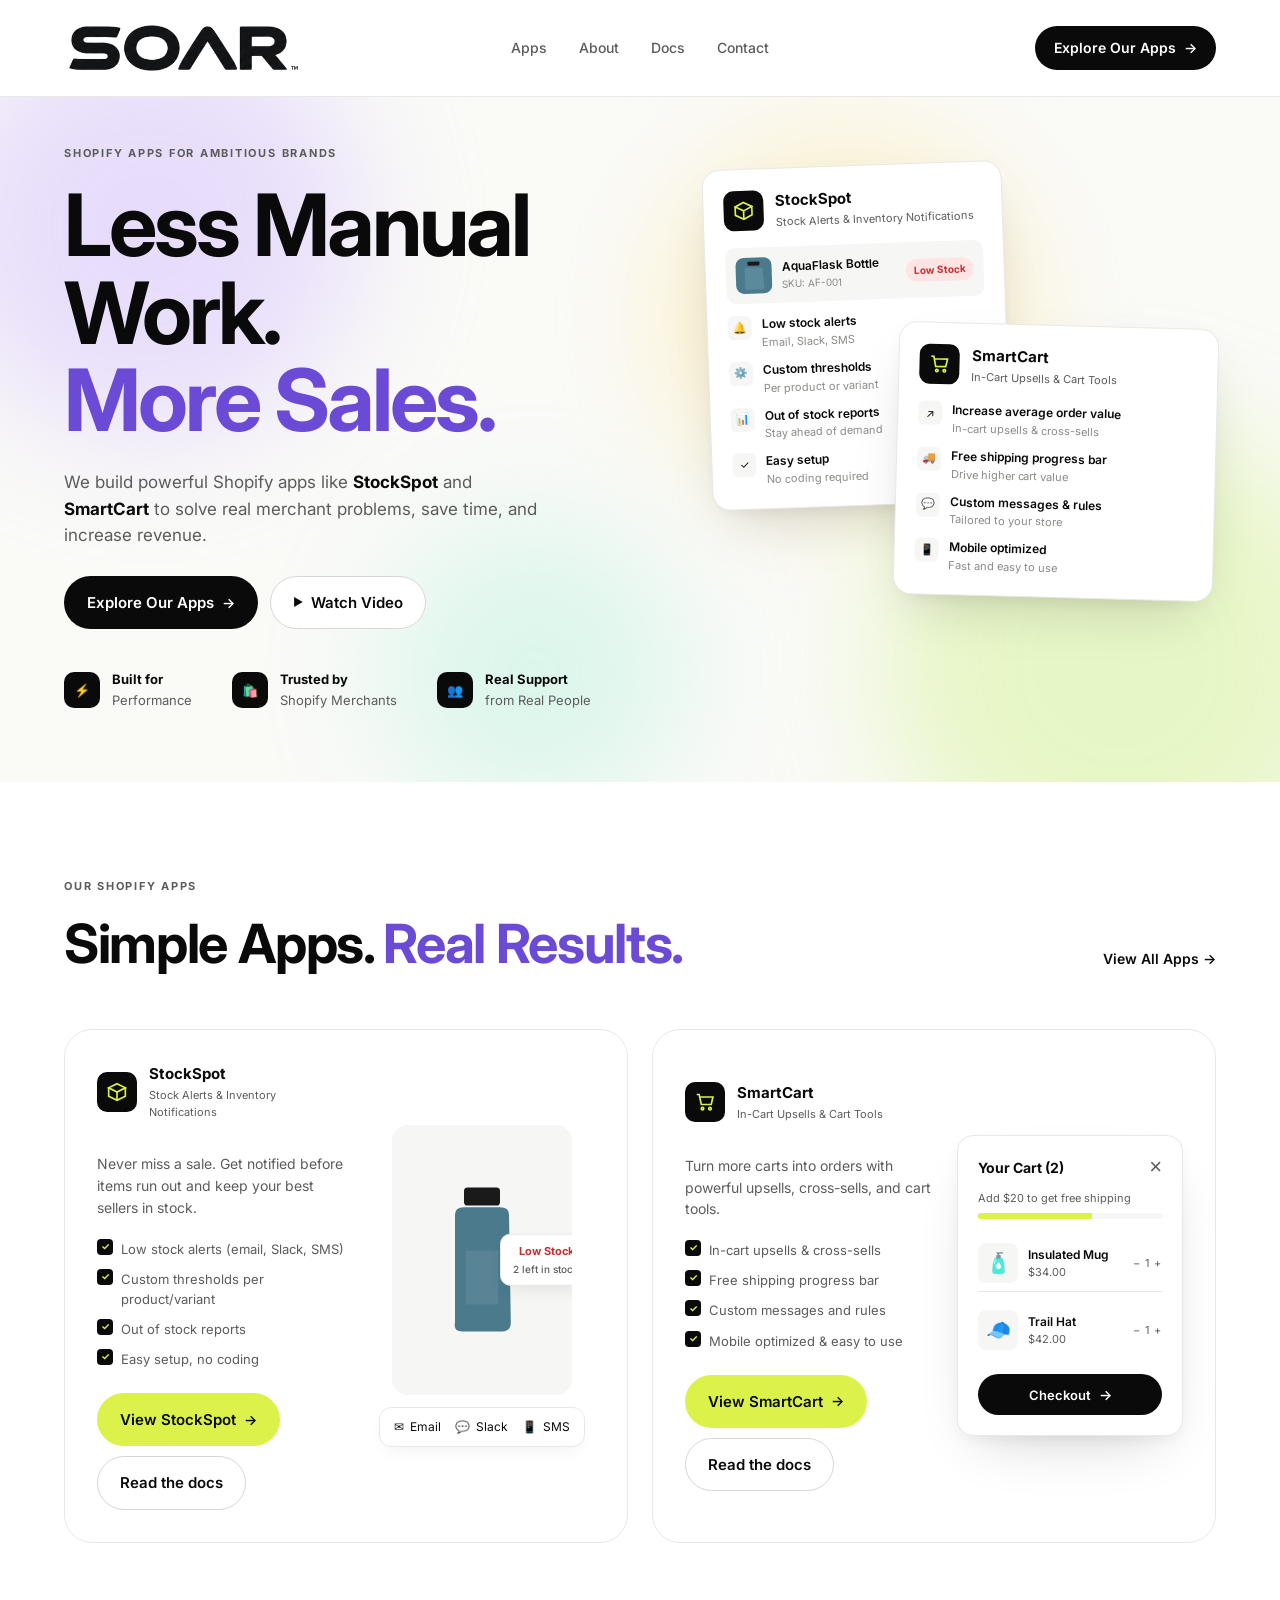
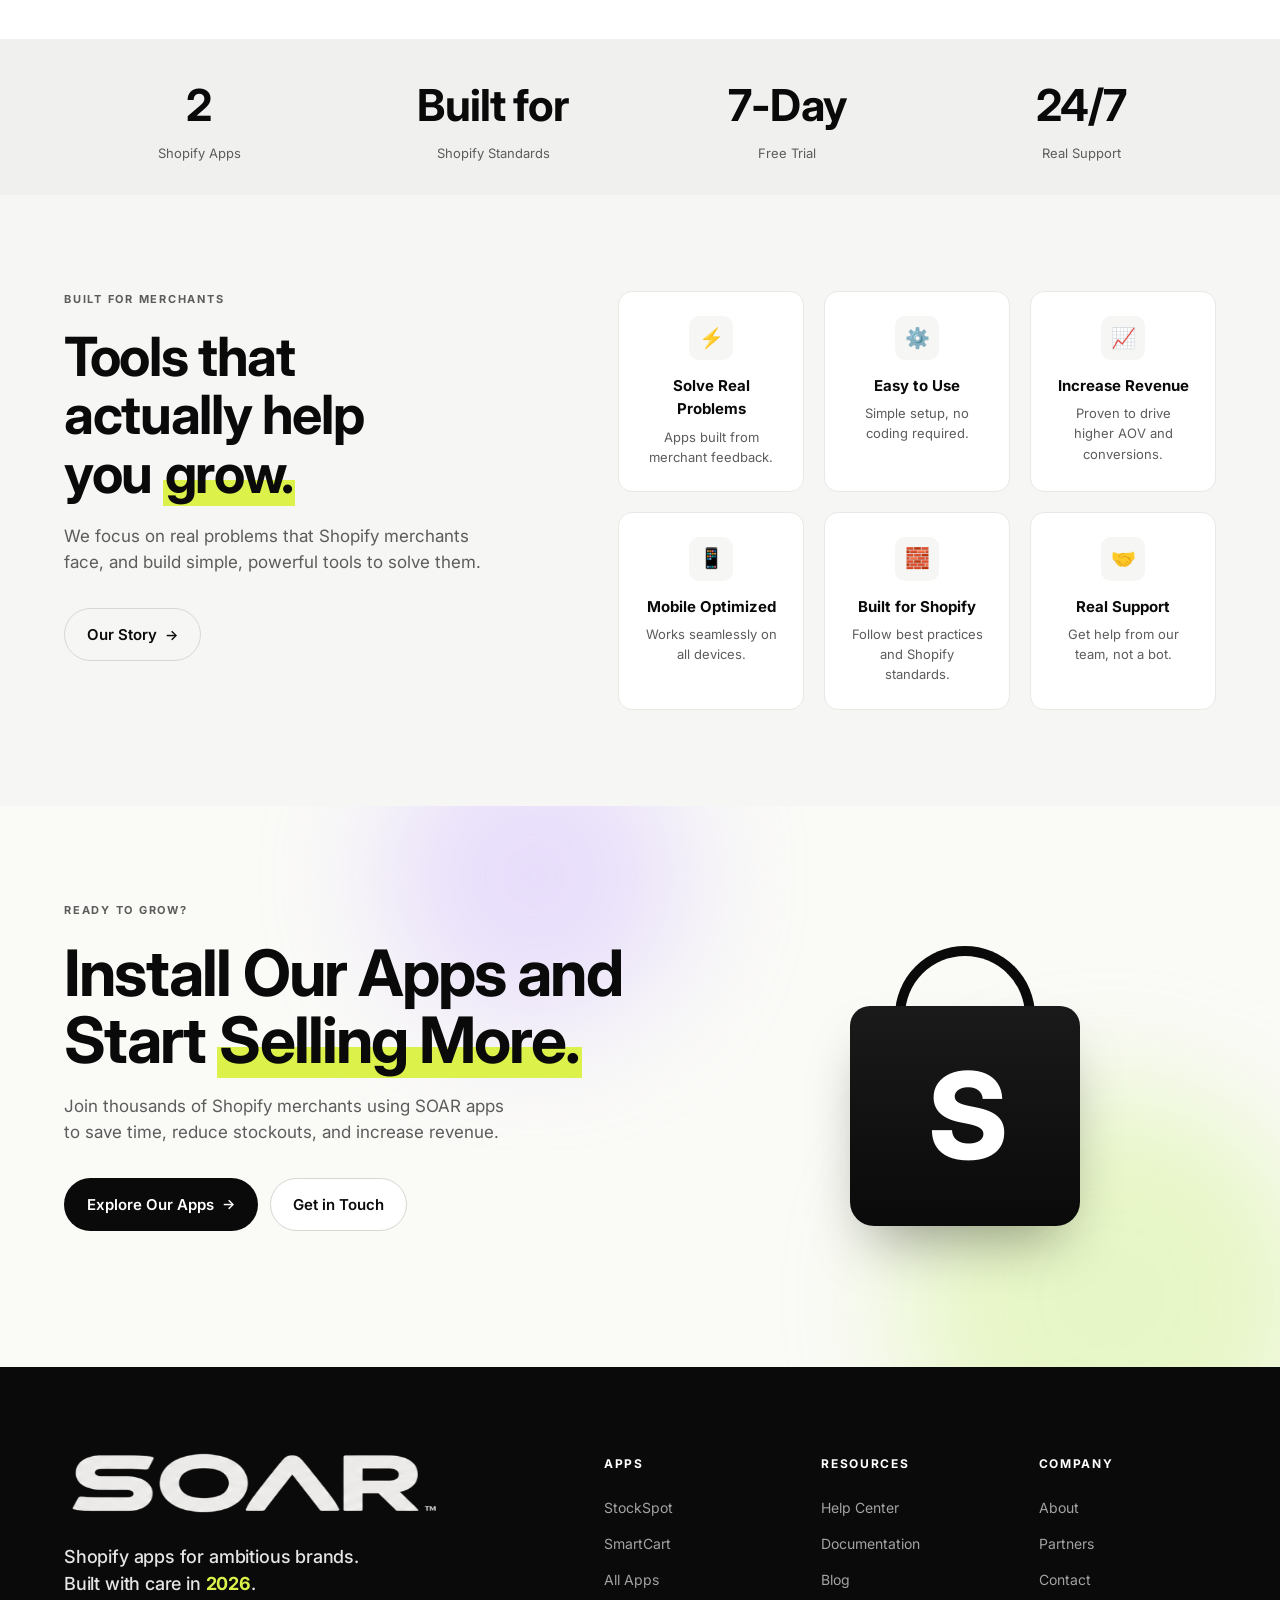
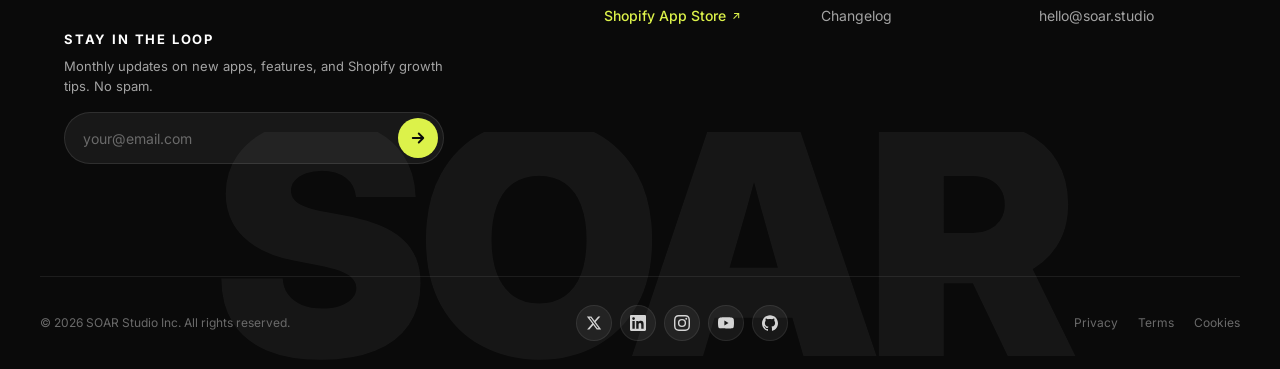
==== commit 29b9dff3: "Add contact page, StockSpot & SmartCart landing + docs pages Co-Authored-By: Claude Opus 4.7 <norepl" ====
--- a/public/index.html
+++ b/public/index.html
@@ -27,7 +27,8 @@
       <nav class="nav" aria-label="Primary">
         <a href="#apps">Apps</a>
         <a href="#about">About</a>
-        <a href="#contact">Contact</a>
+        <a href="stockspot-docs.html">Docs</a>
+        <a href="contact.html">Contact</a>
       </nav>
       <a href="#apps" class="btn btn-dark btn-sm">Explore Our Apps <span class="arrow">→</span></a>
     </div>
@@ -180,8 +181,8 @@
                 <li>Easy setup, no coding</li>
               </ul>
               <div class="app-feature-ctas">
-                <a href="#" class="btn btn-lime">View StockSpot <span class="arrow">→</span></a>
-                <a href="#" class="btn btn-ghost">Learn More</a>
+                <a href="stockspot.html" class="btn btn-lime">View StockSpot <span class="arrow">→</span></a>
+                <a href="stockspot-docs.html" class="btn btn-ghost">Read the docs</a>
               </div>
             </div>
             <div class="app-feature-mock mock-bottle">
@@ -217,8 +218,8 @@
                 <li>Mobile optimized & easy to use</li>
               </ul>
               <div class="app-feature-ctas">
-                <a href="#" class="btn btn-lime">View SmartCart <span class="arrow">→</span></a>
-                <a href="#" class="btn btn-ghost">Learn More</a>
+                <a href="smartcart.html" class="btn btn-lime">View SmartCart <span class="arrow">→</span></a>
+                <a href="smartcart-docs.html" class="btn btn-ghost">Read the docs</a>
               </div>
             </div>
             <div class="app-feature-mock mock-cart">
--- a/public/styles.css
+++ b/public/styles.css
@@ -452,8 +452,10 @@
   margin: 0; font-weight: 500; letter-spacing: -0.01em;
 }
 .footer-tagline .hl-lime {
-  background: linear-gradient(180deg, transparent 60%, var(--lime) 60%);
-  color: var(--text); padding: 0 4px;
+  background: none;
+  color: var(--lime);
+  padding: 0;
+  font-weight: 700;
 }
 .footer-signup-pitch { margin-top: 8px; }
 .footer-signup-pitch h5 {
@@ -546,6 +548,308 @@
 .footer-legal { display: flex; gap: 20px; }
 .footer-legal a { color: #6a6a6a; }
 .footer-legal a:hover { color: #fff; }
+
+/* ===== CONTACT PAGE ===== */
+.contact-hero {
+  position: relative; overflow: hidden;
+  padding: 72px 0 96px;
+  background: #fafaf7;
+}
+.contact-grid {
+  position: relative; z-index: 1;
+  display: grid; grid-template-columns: 1fr 1.1fr; gap: 64px; align-items: start;
+}
+.contact-lead { padding-top: 20px; }
+.contact-title {
+  font-size: clamp(40px, 5.5vw, 68px);
+  font-weight: 700; line-height: 1.03; letter-spacing: -0.03em;
+  margin: 0 0 20px;
+}
+.contact-sub {
+  font-size: 17px; color: var(--text-dim); margin: 0 0 40px; max-width: 520px;
+}
+.contact-info { display: flex; flex-direction: column; gap: 20px; }
+.info-item { display: flex; align-items: flex-start; gap: 16px; }
+.info-icon {
+  width: 44px; height: 44px; border-radius: 12px;
+  background: var(--text); color: #fff;
+  display: inline-flex; align-items: center; justify-content: center;
+  font-size: 18px; flex-shrink: 0;
+}
+.info-item strong {
+  display: block; font-size: 12px; font-weight: 700;
+  text-transform: uppercase; letter-spacing: 0.12em;
+  color: var(--text-dim); margin-bottom: 4px;
+}
+.info-item a, .info-item span {
+  font-size: 15px; color: var(--text); font-weight: 500;
+}
+.info-item a { border-bottom: 1px solid var(--border-strong); }
+.info-item a:hover { border-color: var(--text); }
+
+.contact-form-wrap { position: relative; }
+.contact-form {
+  background: #fff; border: 1px solid var(--border);
+  border-radius: var(--radius-xl); padding: 40px;
+  display: flex; flex-direction: column; gap: 18px;
+  box-shadow: 0 24px 60px -24px rgba(0,0,0,0.08);
+}
+.form-title {
+  font-size: 24px; font-weight: 700; letter-spacing: -0.02em;
+  margin: 0 0 4px;
+}
+.form-sub { color: var(--text-dim); font-size: 14px; margin: 0 0 8px; }
+.form-row { display: grid; grid-template-columns: 1fr 1fr; gap: 16px; }
+.contact-form label { display: flex; flex-direction: column; gap: 8px; }
+.contact-form label > span {
+  font-size: 13px; font-weight: 600; color: var(--text);
+}
+.contact-form label > span em { color: var(--text-mute); font-style: normal; font-weight: 400; }
+.contact-form input,
+.contact-form select,
+.contact-form textarea {
+  background: var(--bg-soft);
+  border: 1px solid transparent;
+  border-radius: 10px;
+  padding: 12px 14px;
+  color: var(--text);
+  font-family: inherit; font-size: 15px;
+  transition: all 0.15s ease; width: 100%;
+  outline: none;
+}
+.contact-form input::placeholder,
+.contact-form textarea::placeholder { color: var(--text-mute); }
+.contact-form input:focus,
+.contact-form select:focus,
+.contact-form textarea:focus { background: #fff; border-color: var(--text); }
+.contact-form textarea { resize: vertical; min-height: 120px; }
+.form-note {
+  font-size: 12px; color: var(--text-mute); margin: 0; text-align: center;
+}
+
+.faq-section .section-title { max-width: 600px; margin: 0 0 48px; }
+.faq-grid {
+  display: grid; grid-template-columns: repeat(2, 1fr); gap: 20px;
+}
+.faq {
+  background: #fff; border: 1px solid var(--border);
+  border-radius: var(--radius-lg); padding: 28px;
+}
+.faq h3 { font-size: 16px; font-weight: 600; margin: 0 0 8px; }
+.faq p { font-size: 14px; color: var(--text-dim); margin: 0; }
+.faq a { color: var(--text); border-bottom: 1px solid var(--border-strong); }
+
+/* ===== APP LANDING PAGES ===== */
+.app-hero {
+  padding: 80px 0 96px; position: relative; overflow: hidden;
+  background: #fafaf7;
+}
+.app-hero-grid {
+  position: relative; z-index: 1;
+  display: grid; grid-template-columns: 1fr 1fr; gap: 64px; align-items: center;
+}
+.app-hero-badge {
+  display: inline-flex; align-items: center; gap: 10px;
+  padding: 8px 14px; background: #fff; border: 1px solid var(--border);
+  border-radius: 999px; font-size: 12px; font-weight: 600;
+  letter-spacing: 0.08em; text-transform: uppercase; color: var(--text-dim);
+  margin-bottom: 24px;
+}
+.app-hero-badge .appicon { width: 24px; height: 24px; border-radius: 6px; }
+.app-hero-badge .appicon svg { width: 14px; height: 14px; }
+.app-hero-title {
+  font-size: clamp(40px, 5.5vw, 68px);
+  font-weight: 700; line-height: 1.03; letter-spacing: -0.03em;
+  margin: 0 0 20px;
+}
+.app-hero-sub {
+  font-size: 18px; color: var(--text-dim); margin: 0 0 36px; max-width: 520px;
+}
+.app-hero-ctas { display: flex; gap: 12px; flex-wrap: wrap; margin-bottom: 28px; }
+.app-hero-meta {
+  display: flex; gap: 24px; flex-wrap: wrap;
+  font-size: 13px; color: var(--text-dim);
+}
+.app-hero-meta span { display: inline-flex; align-items: center; gap: 6px; }
+.app-hero-meta strong { color: var(--text); font-weight: 600; }
+
+.app-hero-mock {
+  background: #fff; border: 1px solid var(--border);
+  border-radius: var(--radius-xl); padding: 32px;
+  box-shadow: 0 32px 80px -24px rgba(0,0,0,0.12);
+}
+.feature-list {
+  display: grid; grid-template-columns: repeat(3, 1fr); gap: 24px;
+  margin-top: 56px;
+}
+.feature-item {
+  background: #fff; border: 1px solid var(--border);
+  border-radius: var(--radius-lg); padding: 28px;
+}
+.feature-item .feature-icon {
+  width: 40px; height: 40px; background: var(--text); color: var(--lime);
+  border-radius: 10px; display: flex; align-items: center; justify-content: center;
+  margin-bottom: 16px; font-size: 18px;
+}
+.feature-item h3 { font-size: 17px; font-weight: 700; margin: 0 0 8px; letter-spacing: -0.01em; }
+.feature-item p { font-size: 14px; color: var(--text-dim); margin: 0; line-height: 1.55; }
+
+.how-steps {
+  display: grid; grid-template-columns: repeat(4, 1fr); gap: 24px;
+  margin-top: 48px; position: relative;
+}
+.how-step {
+  background: #fff; border: 1px solid var(--border);
+  border-radius: var(--radius-lg); padding: 28px;
+}
+.how-step-num {
+  display: inline-flex; align-items: center; justify-content: center;
+  width: 36px; height: 36px; border-radius: 999px;
+  background: var(--lime); color: var(--text);
+  font-weight: 700; font-size: 15px; margin-bottom: 16px;
+}
+.how-step h4 { font-size: 16px; font-weight: 700; margin: 0 0 8px; }
+.how-step p { font-size: 13px; color: var(--text-dim); margin: 0; line-height: 1.55; }
+
+.pricing-grid {
+  display: grid; grid-template-columns: repeat(3, 1fr); gap: 20px;
+  max-width: 980px; margin: 56px auto 0;
+}
+.price-card {
+  background: #fff; border: 1px solid var(--border);
+  border-radius: var(--radius-xl); padding: 32px;
+  position: relative;
+}
+.price-card.featured { border-color: var(--text); border-width: 2px; transform: scale(1.03); }
+.price-badge {
+  position: absolute; top: -12px; left: 50%; transform: translateX(-50%);
+  background: var(--lime); color: var(--text); font-size: 11px; font-weight: 700;
+  text-transform: uppercase; letter-spacing: 0.12em;
+  padding: 5px 12px; border-radius: 999px;
+}
+.price-name { font-size: 14px; font-weight: 700; margin: 0 0 8px; text-transform: uppercase; letter-spacing: 0.1em; color: var(--text-dim); }
+.price-amount {
+  font-size: 44px; font-weight: 800; letter-spacing: -0.03em;
+  margin: 0 0 4px; line-height: 1;
+}
+.price-amount small { font-size: 15px; font-weight: 500; color: var(--text-dim); }
+.price-tag { font-size: 13px; color: var(--text-dim); margin: 0 0 24px; }
+.price-features { list-style: none; padding: 0; margin: 0 0 24px; display: flex; flex-direction: column; gap: 12px; }
+.price-features li {
+  position: relative; padding-left: 26px; font-size: 14px; color: var(--text-dim);
+}
+.price-features li::before {
+  content: '✓'; position: absolute; left: 0; top: 0;
+  width: 18px; height: 18px; border-radius: 50%;
+  background: var(--lime); color: var(--text);
+  font-size: 11px; font-weight: 700;
+  display: inline-flex; align-items: center; justify-content: center;
+}
+
+/* ===== DOCS ===== */
+.docs-layout {
+  display: grid; grid-template-columns: 260px 1fr; gap: 48px;
+  padding: 48px 0 96px;
+}
+.docs-sidebar {
+  position: sticky; top: 110px;
+  align-self: start;
+}
+.docs-sidebar h4 {
+  font-size: 11px; font-weight: 700; text-transform: uppercase;
+  letter-spacing: 0.14em; color: var(--text-mute);
+  margin: 20px 0 10px;
+}
+.docs-sidebar h4:first-child { margin-top: 0; }
+.docs-sidebar ul { list-style: none; padding: 0; margin: 0; display: flex; flex-direction: column; gap: 2px; }
+.docs-sidebar a {
+  display: block; font-size: 14px; color: var(--text-dim);
+  padding: 7px 12px; border-radius: 8px;
+  transition: all 0.15s ease;
+}
+.docs-sidebar a:hover { background: var(--bg-soft); color: var(--text); }
+.docs-sidebar a.active { background: var(--text); color: #fff; }
+.docs-sidebar-brand {
+  display: flex; align-items: center; gap: 10px; margin-bottom: 24px;
+  padding-bottom: 20px; border-bottom: 1px solid var(--border);
+}
+.docs-sidebar-brand .appicon { width: 32px; height: 32px; border-radius: 8px; }
+.docs-sidebar-brand .appicon svg { width: 18px; height: 18px; }
+.docs-sidebar-brand strong { font-size: 15px; font-weight: 700; display: block; }
+.docs-sidebar-brand span { font-size: 11px; color: var(--text-mute); text-transform: uppercase; letter-spacing: 0.1em; }
+
+.docs-main { max-width: 760px; }
+.docs-main h1 { font-size: 40px; font-weight: 700; letter-spacing: -0.03em; margin: 0 0 12px; line-height: 1.1; }
+.docs-main .docs-lede { font-size: 18px; color: var(--text-dim); margin: 0 0 40px; max-width: 640px; }
+.docs-main h2 {
+  font-size: 24px; font-weight: 700; letter-spacing: -0.02em;
+  margin: 48px 0 16px; padding-top: 16px;
+  scroll-margin-top: 110px;
+}
+.docs-main h3 { font-size: 18px; font-weight: 700; margin: 28px 0 10px; letter-spacing: -0.01em; }
+.docs-main p, .docs-main li { font-size: 15px; line-height: 1.65; color: var(--text); }
+.docs-main p { margin: 0 0 16px; }
+.docs-main ul, .docs-main ol { padding-left: 24px; margin: 0 0 16px; }
+.docs-main ul li, .docs-main ol li { margin-bottom: 6px; color: var(--text-dim); }
+.docs-main a { color: var(--text); border-bottom: 1px solid var(--border-strong); }
+.docs-main a:hover { border-color: var(--text); }
+.docs-main code {
+  background: var(--bg-soft); padding: 2px 6px; border-radius: 4px;
+  font-size: 0.9em; font-family: 'SF Mono', Menlo, monospace;
+  color: var(--text);
+}
+.docs-main pre {
+  background: var(--text); color: #e5e5e5; padding: 20px;
+  border-radius: 12px; overflow-x: auto; font-size: 13px;
+  font-family: 'SF Mono', Menlo, monospace; line-height: 1.6;
+  margin: 16px 0 24px;
+}
+.docs-main pre code { background: none; padding: 0; color: inherit; }
+
+.callout {
+  border: 1px solid var(--border);
+  border-left: 3px solid var(--lime);
+  background: #fff;
+  padding: 20px 24px;
+  border-radius: 10px;
+  margin: 24px 0;
+}
+.callout strong { color: var(--text); }
+.callout.warn { border-left-color: #f59e0b; }
+.callout.info { border-left-color: #3b82f6; }
+
+.docs-footer-nav {
+  display: flex; justify-content: space-between; gap: 20px;
+  margin-top: 56px; padding-top: 32px; border-top: 1px solid var(--border);
+}
+.docs-footer-nav a {
+  display: flex; flex-direction: column; padding: 20px 24px;
+  background: #fff; border: 1px solid var(--border);
+  border-radius: 12px; min-width: 220px;
+  text-decoration: none; border-bottom: 1px solid var(--border);
+  transition: all 0.15s ease;
+}
+.docs-footer-nav a:hover { border-color: var(--text); }
+.docs-footer-nav a small { font-size: 11px; color: var(--text-mute); text-transform: uppercase; letter-spacing: 0.12em; margin-bottom: 4px; }
+.docs-footer-nav a strong { font-size: 15px; font-weight: 600; color: var(--text); }
+
+/* Responsive for new pages */
+@media (max-width: 960px) {
+  .contact-grid, .app-hero-grid { grid-template-columns: 1fr; gap: 48px; }
+  .feature-list { grid-template-columns: repeat(2, 1fr); }
+  .how-steps { grid-template-columns: repeat(2, 1fr); }
+  .pricing-grid { grid-template-columns: 1fr; max-width: 420px; }
+  .price-card.featured { transform: none; }
+  .faq-grid { grid-template-columns: 1fr; }
+  .docs-layout { grid-template-columns: 1fr; gap: 32px; }
+  .docs-sidebar { position: static; }
+}
+@media (max-width: 560px) {
+  .form-row { grid-template-columns: 1fr; }
+  .feature-list { grid-template-columns: 1fr; }
+  .how-steps { grid-template-columns: 1fr; }
+  .docs-footer-nav { flex-direction: column; }
+}
 
 /* RESPONSIVE */
 @media (max-width: 1024px) {
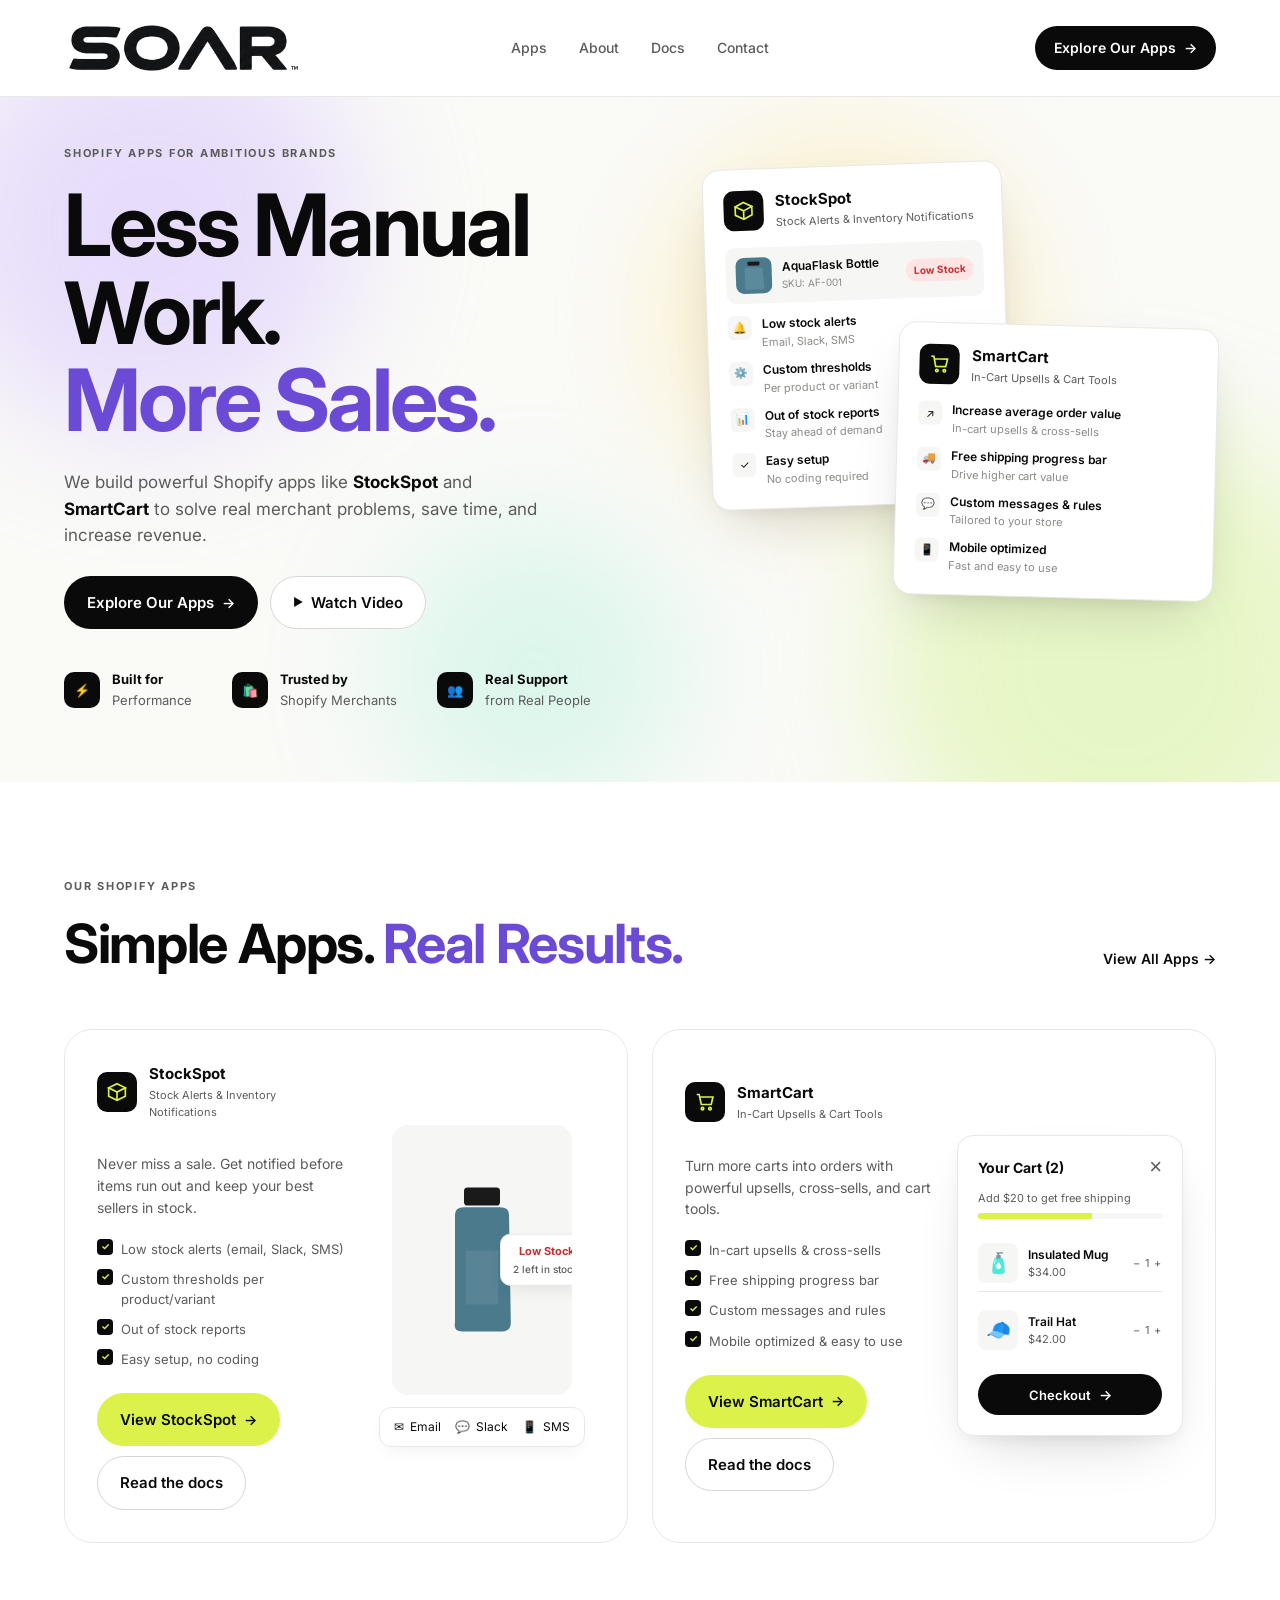
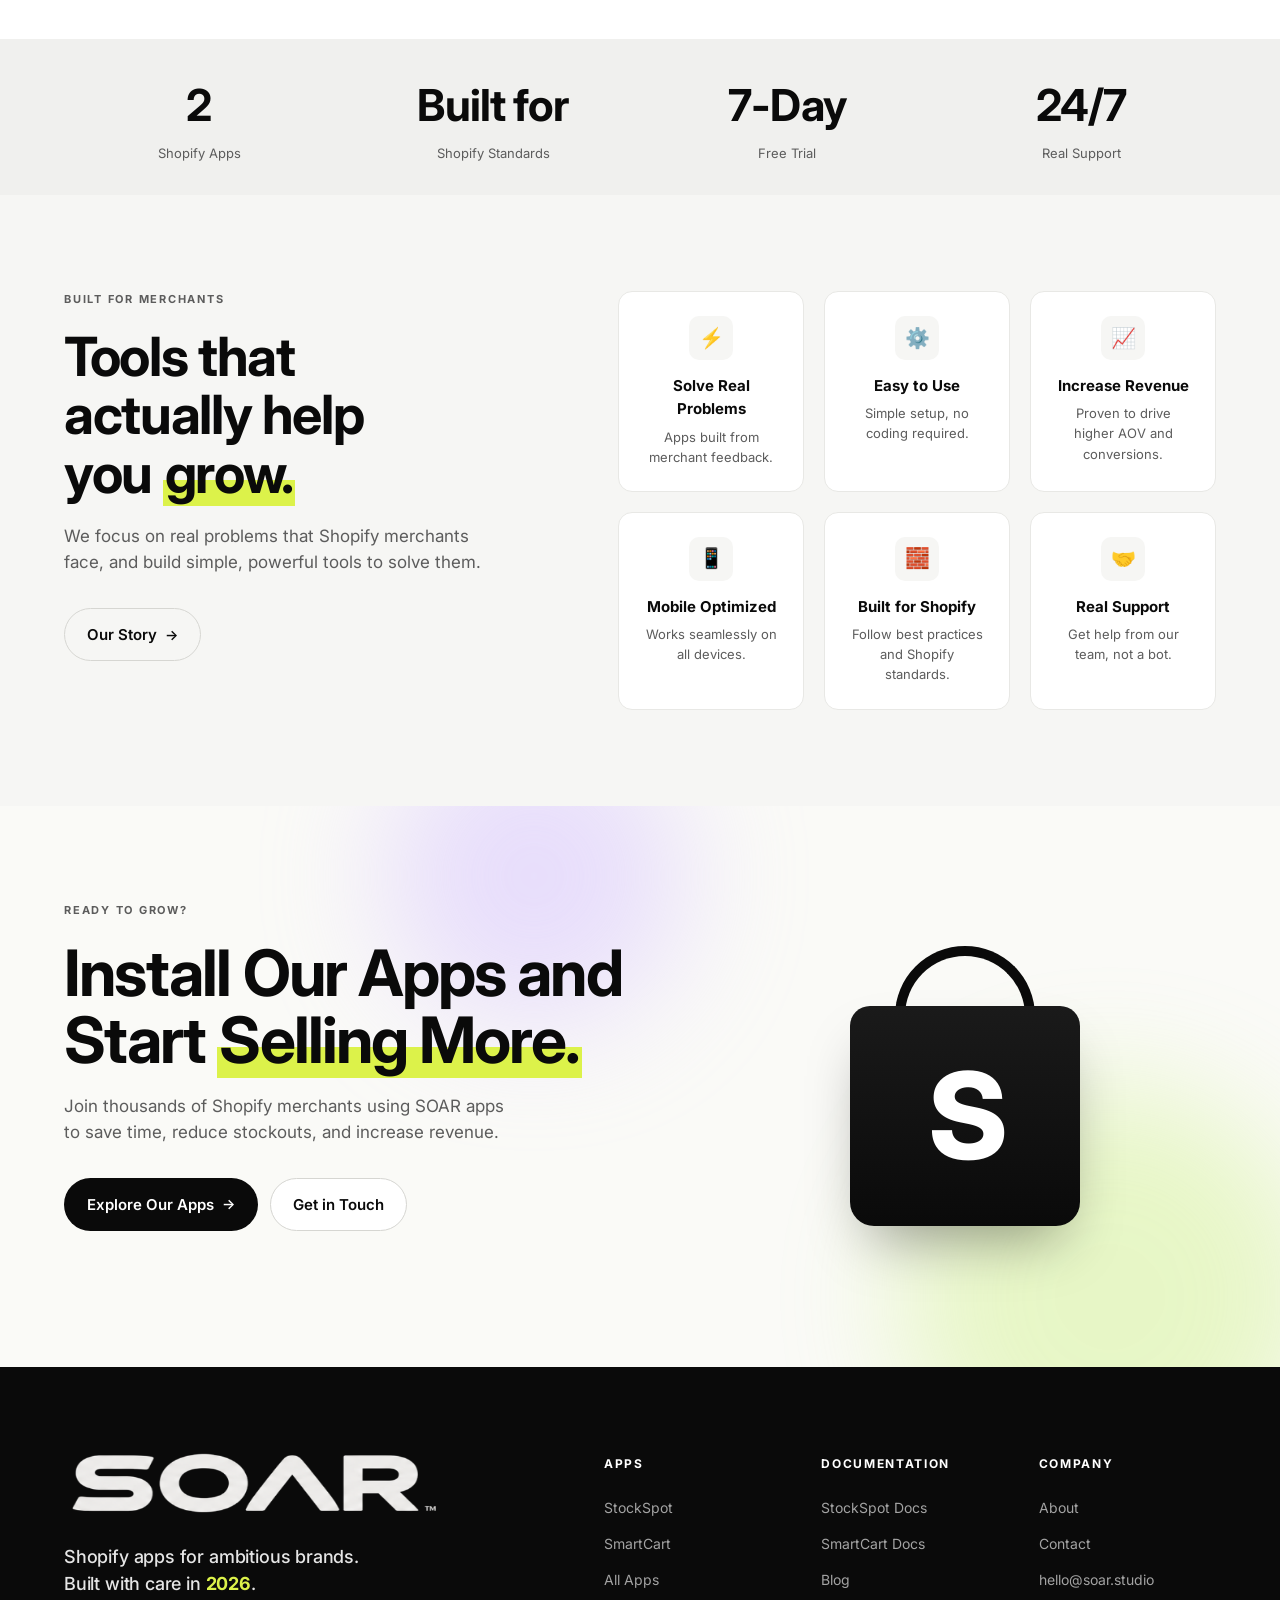
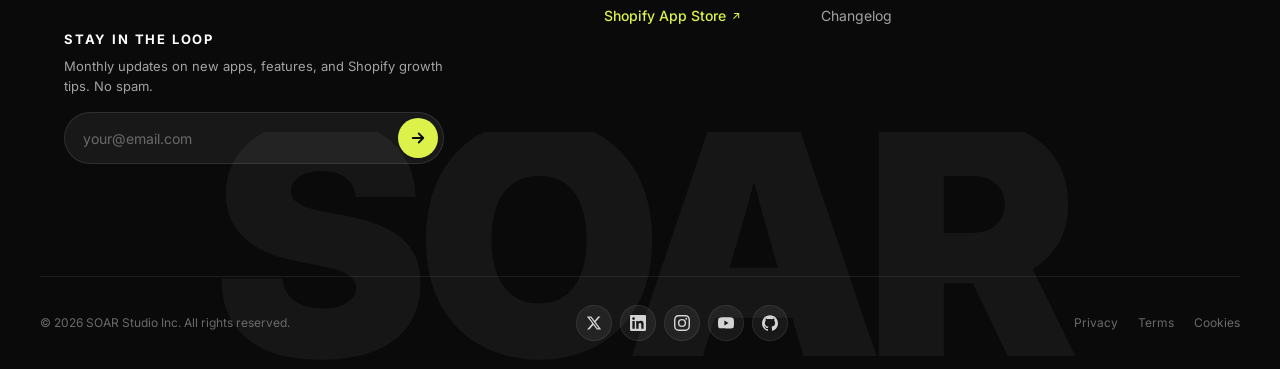
==== commit f59be100: "Wire footer links to new app + docs pages Co-Authored-By: Claude Opus 4.7 <noreply@anthropic.com>" ====
--- a/public/index.html
+++ b/public/index.html
@@ -351,23 +351,22 @@
       <div class="footer-cols">
         <div class="footer-col">
           <h5>Apps</h5>
-          <a href="#">StockSpot</a>
-          <a href="#">SmartCart</a>
-          <a href="#">All Apps</a>
+          <a href="stockspot.html">StockSpot</a>
+          <a href="smartcart.html">SmartCart</a>
+          <a href="#apps">All Apps</a>
           <a href="#" class="col-cta">Shopify App Store <span aria-hidden="true">↗</span></a>
         </div>
         <div class="footer-col">
-          <h5>Resources</h5>
-          <a href="#">Help Center</a>
-          <a href="#">Documentation</a>
+          <h5>Documentation</h5>
+          <a href="stockspot-docs.html">StockSpot Docs</a>
+          <a href="smartcart-docs.html">SmartCart Docs</a>
           <a href="#">Blog</a>
           <a href="#">Changelog</a>
         </div>
         <div class="footer-col">
           <h5>Company</h5>
           <a href="#about">About</a>
-          <a href="#">Partners</a>
-          <a href="#contact">Contact</a>
+          <a href="contact.html">Contact</a>
           <a href="mailto:hello@soar.studio">hello@soar.studio</a>
         </div>
       </div>
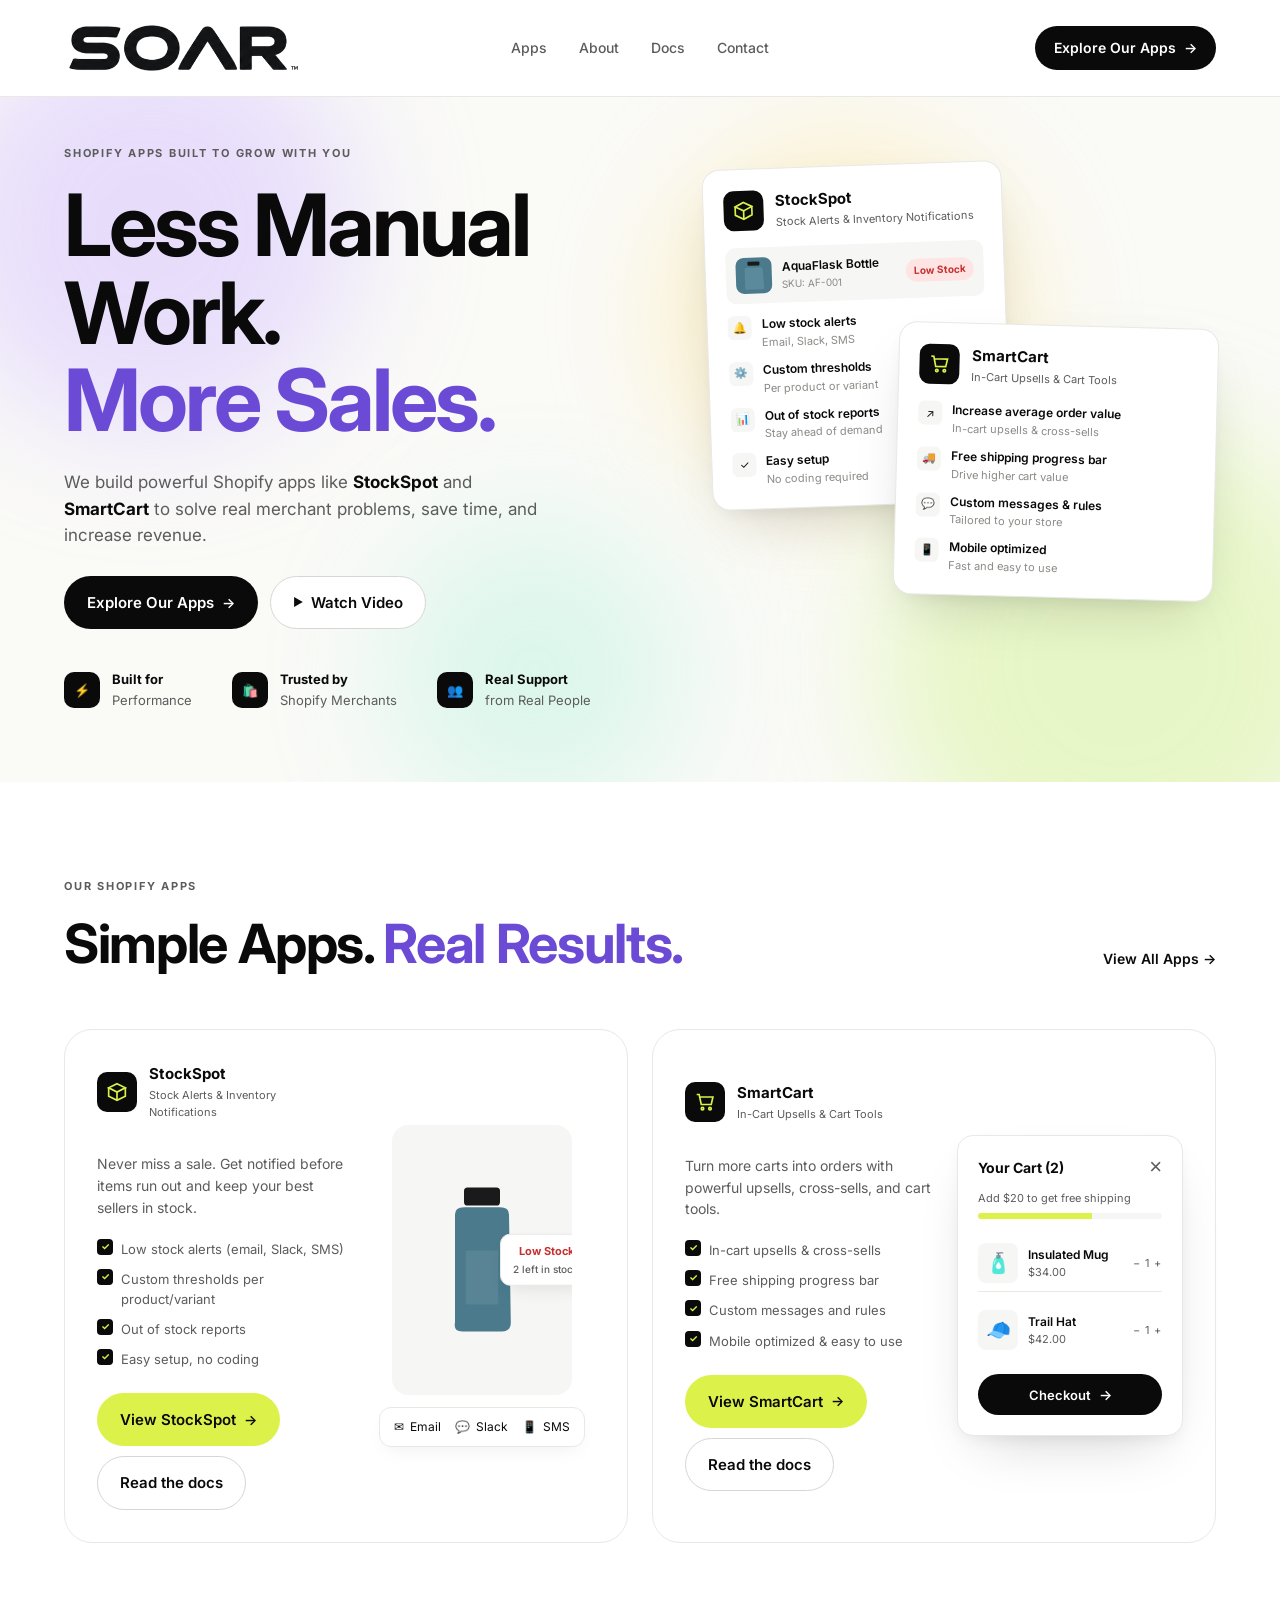
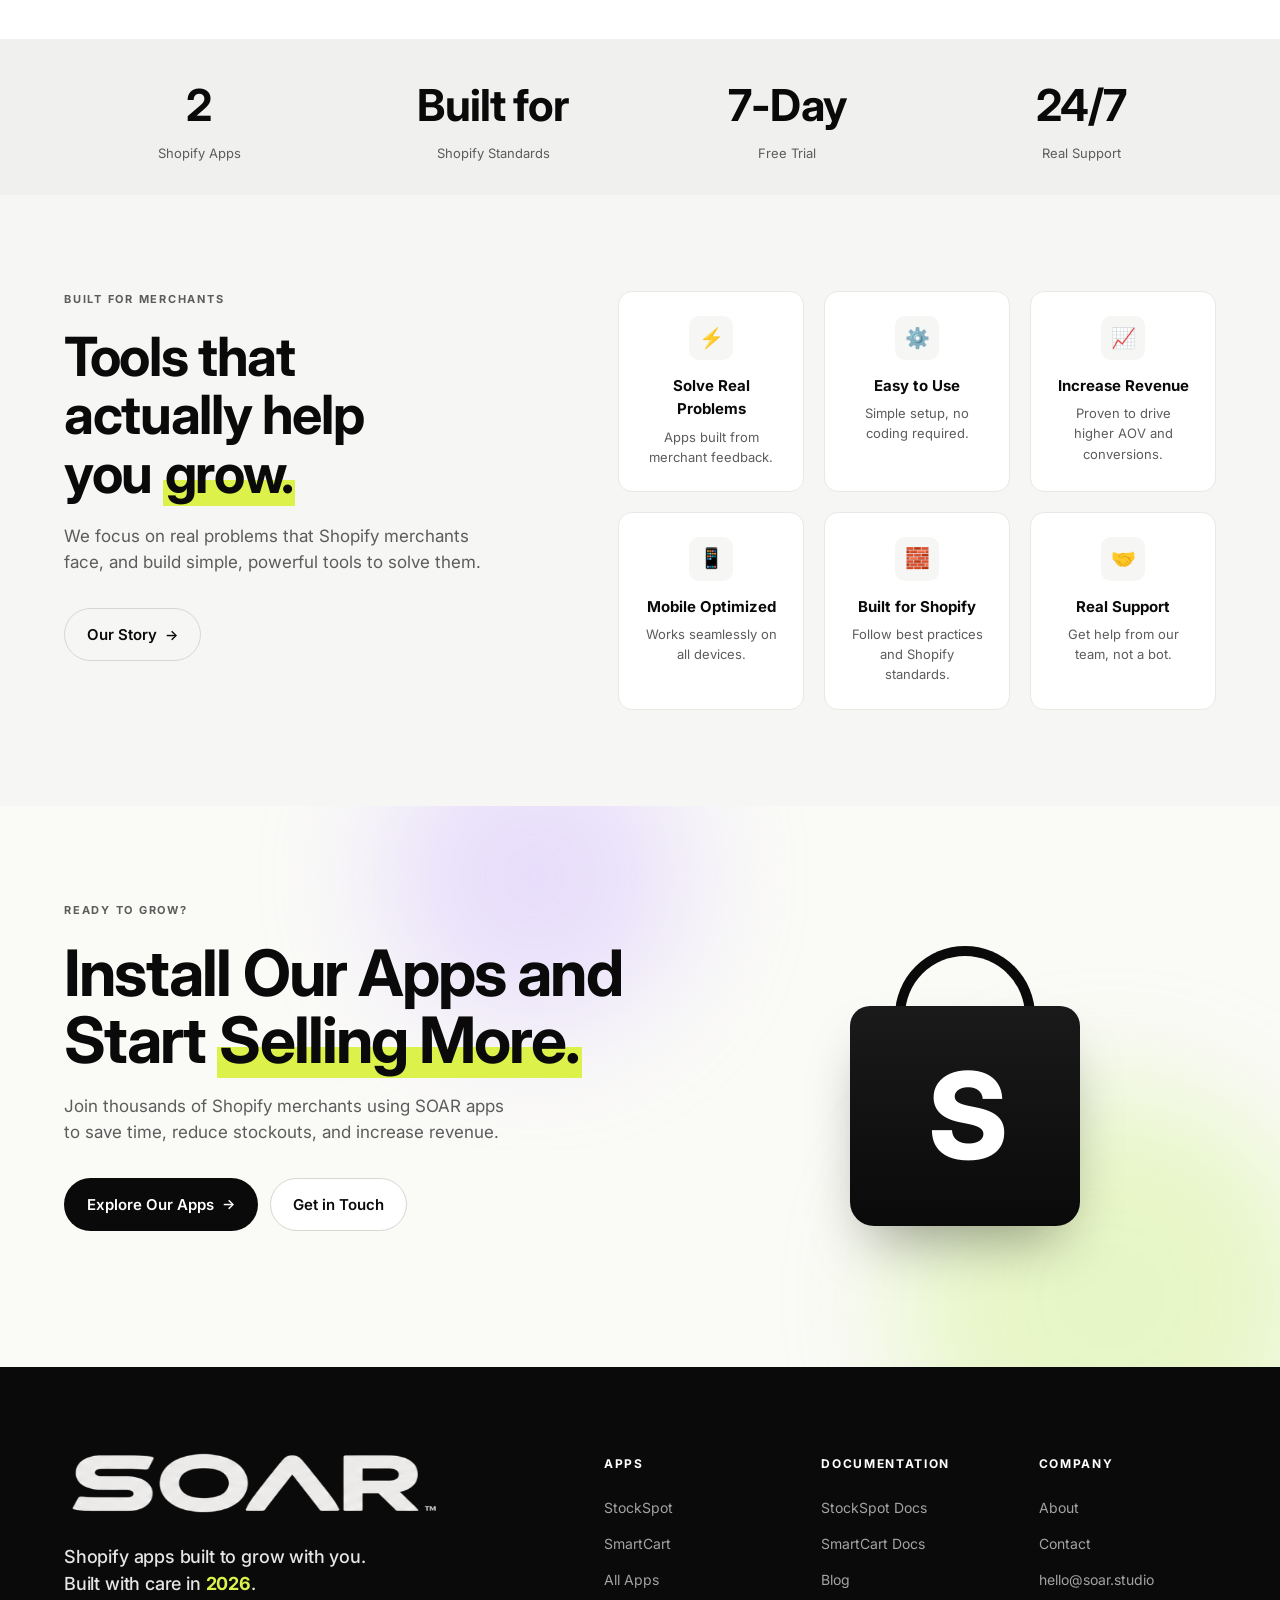
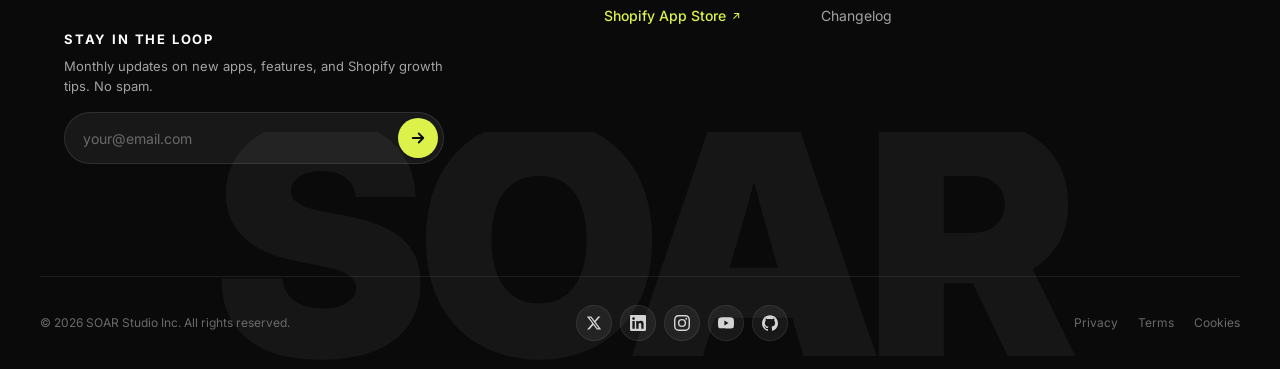
==== commit 7ef8817c: "Rebrand tagline from 'ambitious brands' to 'built to grow with you' Co-Authored-By: Claude Opus 4.7 " ====
--- a/public/index.html
+++ b/public/index.html
@@ -3,13 +3,13 @@
 <head>
   <meta charset="UTF-8" />
   <meta name="viewport" content="width=device-width, initial-scale=1.0" />
-  <title>SOAR — Shopify Apps for Ambitious Brands</title>
+  <title>SOAR — Shopify Apps Built to Grow With You</title>
   <meta name="description" content="SOAR builds powerful Shopify apps like StockSpot and SmartCart to solve real merchant problems, save time, and increase revenue." />
   <meta name="theme-color" content="#ffffff" />
   <link rel="icon" type="image/svg+xml" href="favicon.svg" />
   <link rel="alternate icon" type="image/png" href="soar-logo.png" />
   <link rel="apple-touch-icon" href="favicon.svg" />
-  <meta property="og:title" content="SOAR — Shopify Apps for Ambitious Brands" />
+  <meta property="og:title" content="SOAR — Shopify Apps Built to Grow With You" />
   <meta property="og:description" content="Less manual work. More sales. Powerful Shopify apps built for growing brands." />
   <meta property="og:image" content="soar-logo.png" />
   <meta property="og:type" content="website" />
@@ -45,7 +45,7 @@
       </div>
       <div class="container hero-grid">
         <div class="hero-copy">
-          <p class="eyebrow">Shopify Apps for Ambitious Brands</p>
+          <p class="eyebrow">Shopify Apps Built to Grow With You</p>
           <h1 class="hero-title">
             Less Manual Work.<br />
             <span class="hl hl-purple">More Sales.</span>
@@ -336,7 +336,7 @@
     <div class="container footer-top">
       <div class="footer-pitch">
         <img src="soar-logo.png" alt="SOAR" class="footer-logo" width="307" height="72" />
-        <p class="footer-tagline">Shopify apps for ambitious brands.<br />Built with care in <span class="hl-lime">2026</span>.</p>
+        <p class="footer-tagline">Shopify apps built to grow with you.<br />Built with care in <span class="hl-lime">2026</span>.</p>
         <div class="footer-signup-pitch">
           <h5>Stay in the loop</h5>
           <p>Monthly updates on new apps, features, and Shopify growth tips. No spam.</p>
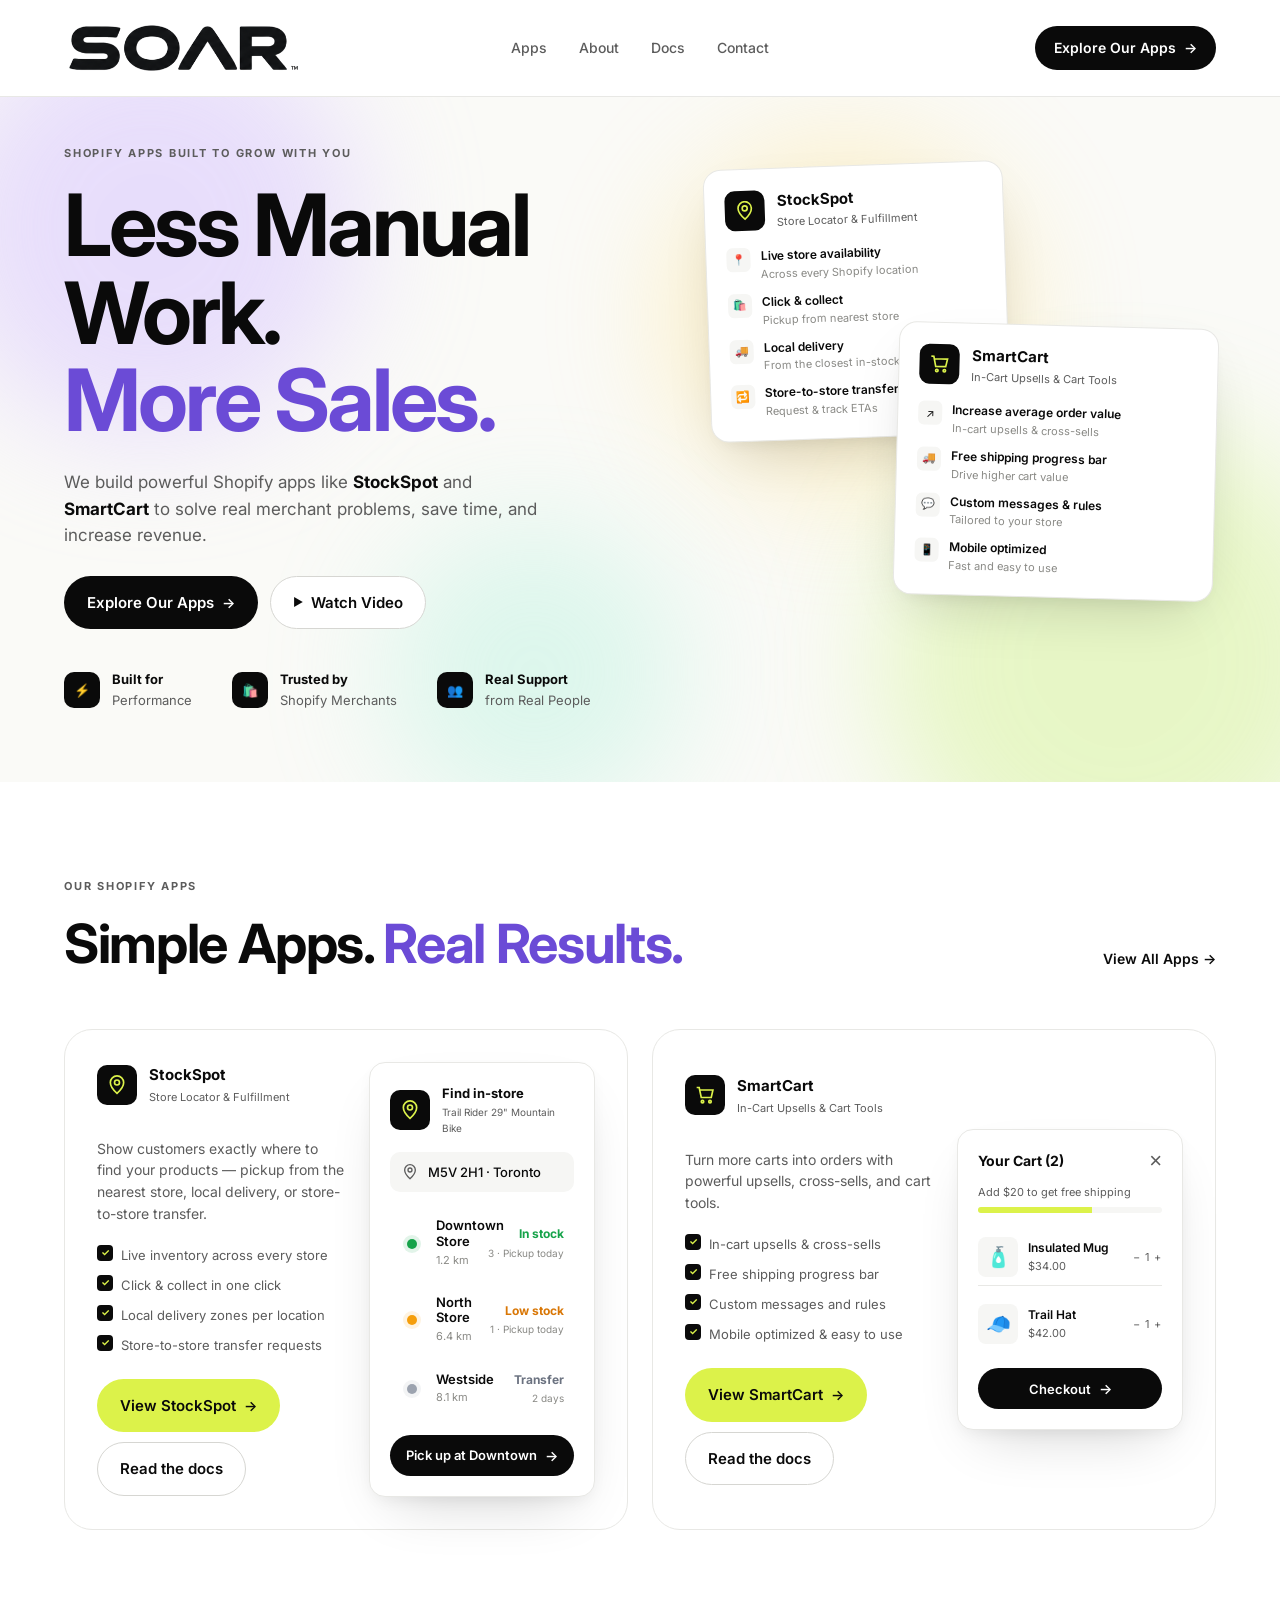
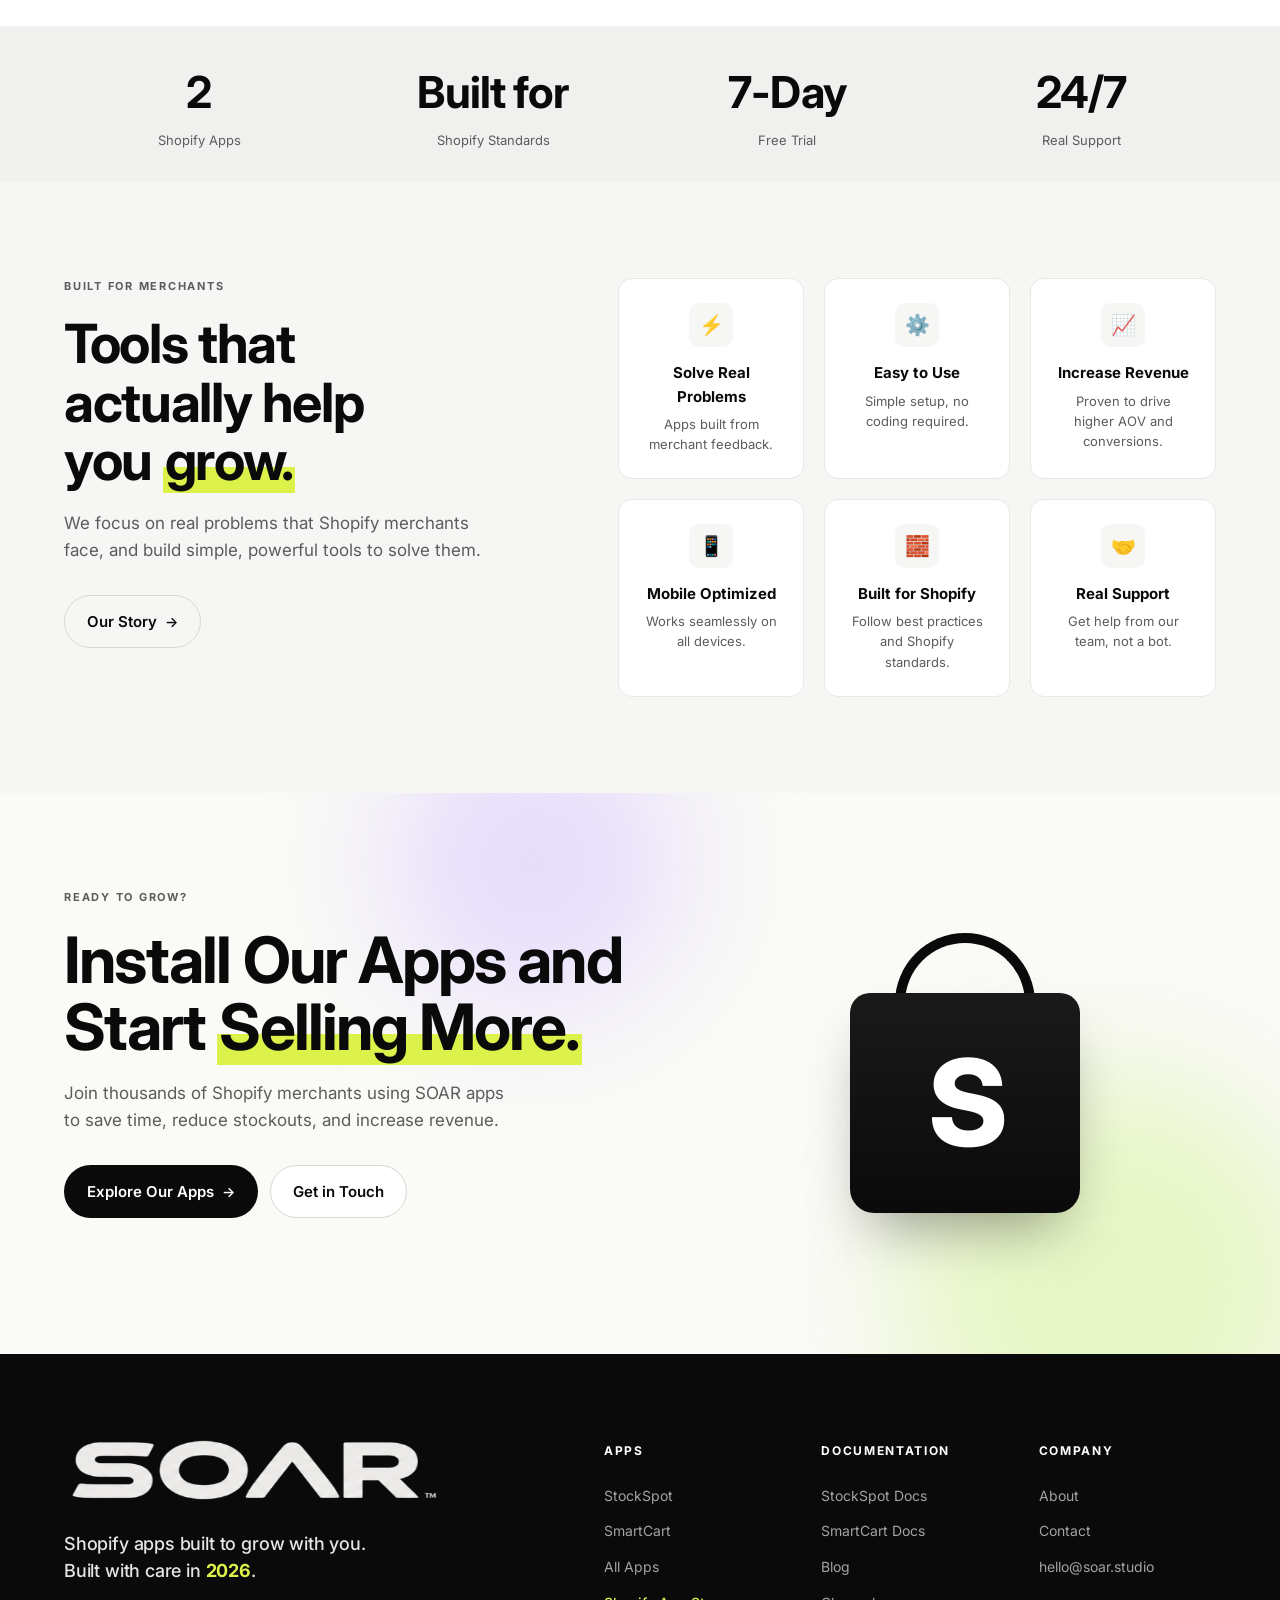
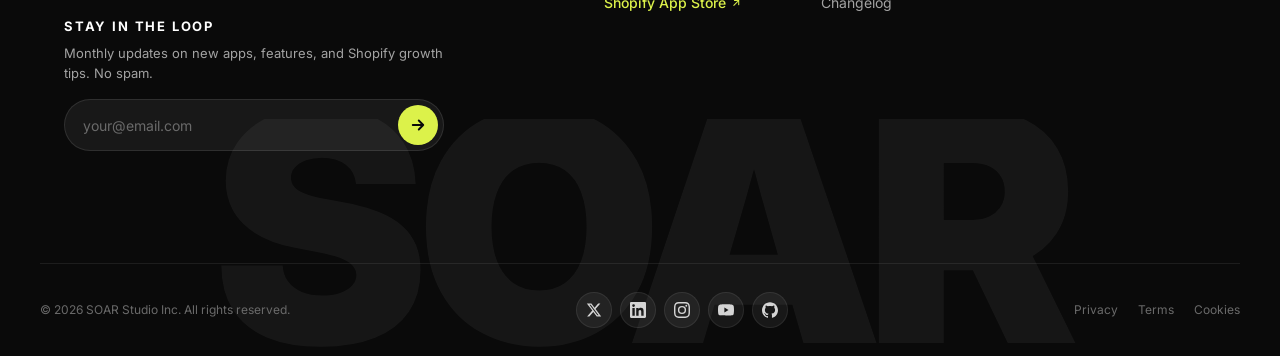
==== commit c3e59dd8: "Reposition StockSpot: store locator + pickup/delivery/transfer fulfillment Co-Authored-By: Claude Op" ====
--- a/public/index.html
+++ b/public/index.html
@@ -79,39 +79,29 @@
           <article class="appcard appcard-a">
             <header class="appcard-head">
               <div class="appicon appicon-dark">
-                <svg viewBox="0 0 24 24" fill="none" stroke="currentColor" stroke-width="2"><path d="M12 2 L22 7 L12 12 L2 7 Z"/><path d="M2 7 V17 L12 22 L22 17 V7"/><path d="M12 12 V22"/></svg>
+                <svg viewBox="0 0 24 24" fill="none" stroke="currentColor" stroke-width="2"><path d="M12 22s-8-7-8-13a8 8 0 0 1 16 0c0 6-8 13-8 13z"/><circle cx="12" cy="9" r="3"/></svg>
               </div>
               <div>
                 <h3>StockSpot</h3>
-                <p>Stock Alerts & Inventory Notifications</p>
+                <p>Store Locator & Fulfillment</p>
               </div>
             </header>
-            <div class="appcard-row">
-              <div class="appcard-thumb">
-                <svg viewBox="0 0 36 36" aria-hidden="true"><rect x="12" y="4" width="12" height="4" rx="1" fill="#1a1a1a"/><path d="M9 12 Q9 10 11 10 L25 10 Q27 10 27 12 L28 30 Q28 32 26 32 L10 32 Q8 32 9 30 Z" fill="#5a8a9c"/></svg>
-              </div>
-              <div class="appcard-info">
-                <strong>AquaFlask Bottle</strong>
-                <span>SKU: AF-001</span>
-              </div>
-              <span class="pill pill-danger">Low Stock</span>
-            </div>
             <ul class="appcard-list">
               <li>
-                <span class="appcard-bullet">🔔</span>
-                <div><strong>Low stock alerts</strong><em>Email, Slack, SMS</em></div>
-              </li>
-              <li>
-                <span class="appcard-bullet">⚙️</span>
-                <div><strong>Custom thresholds</strong><em>Per product or variant</em></div>
-              </li>
-              <li>
-                <span class="appcard-bullet">📊</span>
-                <div><strong>Out of stock reports</strong><em>Stay ahead of demand</em></div>
-              </li>
-              <li>
-                <span class="appcard-bullet">✓</span>
-                <div><strong>Easy setup</strong><em>No coding required</em></div>
+                <span class="appcard-bullet">📍</span>
+                <div><strong>Live store availability</strong><em>Across every Shopify location</em></div>
+              </li>
+              <li>
+                <span class="appcard-bullet">🛍️</span>
+                <div><strong>Click &amp; collect</strong><em>Pickup from nearest store</em></div>
+              </li>
+              <li>
+                <span class="appcard-bullet">🚚</span>
+                <div><strong>Local delivery</strong><em>From the closest in-stock store</em></div>
+              </li>
+              <li>
+                <span class="appcard-bullet">🔁</span>
+                <div><strong>Store-to-store transfers</strong><em>Request &amp; track ETAs</em></div>
               </li>
             </ul>
           </article>
@@ -166,35 +156,59 @@
             <div class="app-feature-copy">
               <header class="appcard-head">
                 <div class="appicon appicon-dark">
-                  <svg viewBox="0 0 24 24" fill="none" stroke="currentColor" stroke-width="2"><path d="M12 2 L22 7 L12 12 L2 7 Z"/><path d="M2 7 V17 L12 22 L22 17 V7"/><path d="M12 12 V22"/></svg>
+                  <svg viewBox="0 0 24 24" fill="none" stroke="currentColor" stroke-width="2"><path d="M12 22s-8-7-8-13a8 8 0 0 1 16 0c0 6-8 13-8 13z"/><circle cx="12" cy="9" r="3"/></svg>
                 </div>
                 <div>
                   <h3>StockSpot</h3>
-                  <p>Stock Alerts & Inventory Notifications</p>
+                  <p>Store Locator & Fulfillment</p>
                 </div>
               </header>
-              <p class="app-feature-desc">Never miss a sale. Get notified before items run out and keep your best sellers in stock.</p>
+              <p class="app-feature-desc">Show customers exactly where to find your products — pickup from the nearest store, local delivery, or store-to-store transfer.</p>
               <ul class="checklist">
-                <li>Low stock alerts (email, Slack, SMS)</li>
-                <li>Custom thresholds per product/variant</li>
-                <li>Out of stock reports</li>
-                <li>Easy setup, no coding</li>
+                <li>Live inventory across every store</li>
+                <li>Click &amp; collect in one click</li>
+                <li>Local delivery zones per location</li>
+                <li>Store-to-store transfer requests</li>
               </ul>
               <div class="app-feature-ctas">
                 <a href="stockspot.html" class="btn btn-lime">View StockSpot <span class="arrow">→</span></a>
                 <a href="stockspot-docs.html" class="btn btn-ghost">Read the docs</a>
               </div>
             </div>
-            <div class="app-feature-mock mock-bottle">
-              <div class="mock-img">
-                <svg viewBox="0 0 120 180" aria-hidden="true"><rect x="40" y="10" width="40" height="20" rx="4" fill="#1a1a1a"/><path d="M30 40 Q30 32 40 32 L80 32 Q90 32 90 40 L92 160 Q92 170 82 170 L38 170 Q28 170 30 160 Z" fill="#4a7a8c"/><rect x="42" y="80" width="36" height="60" fill="rgba(255,255,255,0.08)"/></svg>
-                <span class="mock-badge">Low Stock<br /><em>2 left in stock</em></span>
-              </div>
-              <ul class="mock-channels">
-                <li><span>✉</span> Email</li>
-                <li><span>💬</span> Slack</li>
-                <li><span>📱</span> SMS</li>
-              </ul>
+            <div class="app-feature-mock">
+              <div class="cart-widget" style="max-width: none; margin: 0;">
+                <header class="appcard-head" style="margin-bottom: 12px;">
+                  <div class="appicon appicon-dark">
+                    <svg viewBox="0 0 24 24" fill="none" stroke="currentColor" stroke-width="2"><path d="M12 22s-8-7-8-13a8 8 0 0 1 16 0c0 6-8 13-8 13z"/><circle cx="12" cy="9" r="3"/></svg>
+                  </div>
+                  <div>
+                    <h3 style="font-size: 13px;">Find in-store</h3>
+                    <p style="font-size: 10px;">Trail Rider 29" Mountain Bike</p>
+                  </div>
+                </header>
+                <div class="locator-input">
+                  <svg viewBox="0 0 24 24" fill="none" stroke="currentColor" stroke-width="2"><path d="M12 22s-8-7-8-13a8 8 0 0 1 16 0c0 6-8 13-8 13z"/><circle cx="12" cy="9" r="3"/></svg>
+                  <span>M5V 2H1 · Toronto</span>
+                </div>
+                <ul class="locator-list">
+                  <li>
+                    <div class="loc-pin loc-pin-green">●</div>
+                    <div class="loc-info"><strong>Downtown Store</strong><span>1.2 km</span></div>
+                    <div class="loc-status loc-ok"><strong>In stock</strong><small>3 · Pickup today</small></div>
+                  </li>
+                  <li>
+                    <div class="loc-pin loc-pin-yellow">●</div>
+                    <div class="loc-info"><strong>North Store</strong><span>6.4 km</span></div>
+                    <div class="loc-status loc-low"><strong>Low stock</strong><small>1 · Pickup today</small></div>
+                  </li>
+                  <li>
+                    <div class="loc-pin loc-pin-grey">●</div>
+                    <div class="loc-info"><strong>Westside</strong><span>8.1 km</span></div>
+                    <div class="loc-status loc-transfer"><strong>Transfer</strong><small>2 days</small></div>
+                  </li>
+                </ul>
+                <button class="cart-checkout">Pick up at Downtown <span class="arrow">→</span></button>
+              </div>
             </div>
           </article>
 
--- a/public/styles.css
+++ b/public/styles.css
@@ -746,6 +746,58 @@
   display: inline-flex; align-items: center; justify-content: center;
 }
 
+/* ===== LOCATOR WIDGET (StockSpot) ===== */
+.locator-input {
+  display: flex; align-items: center; gap: 10px;
+  background: var(--bg-soft); border-radius: 10px;
+  padding: 10px 12px; margin: 16px 0 14px;
+  font-size: 13px;
+}
+.locator-input svg { width: 16px; height: 16px; color: var(--text-dim); flex-shrink: 0; }
+.locator-input span { flex: 1; color: var(--text); font-weight: 500; }
+.locator-input button {
+  background: none; border: none; cursor: pointer;
+  font-size: 12px; font-weight: 600; color: var(--text-dim);
+  text-decoration: underline; padding: 0;
+}
+
+.locator-list {
+  list-style: none; padding: 0; margin: 0 0 16px;
+  display: flex; flex-direction: column; gap: 2px;
+}
+.locator-list li {
+  display: grid; grid-template-columns: 24px 1fr auto;
+  gap: 12px; align-items: center;
+  padding: 12px 10px; border-radius: 10px;
+  transition: background 0.15s ease;
+}
+.locator-list li:hover { background: var(--bg-soft); }
+.loc-pin {
+  width: 10px; height: 10px; border-radius: 999px;
+  display: inline-block; font-size: 0; line-height: 0;
+  margin: 0 auto;
+}
+.loc-pin-green { background: #16a34a; box-shadow: 0 0 0 4px rgba(22,163,74,0.12); }
+.loc-pin-yellow { background: #f59e0b; box-shadow: 0 0 0 4px rgba(245,158,11,0.12); }
+.loc-pin-grey { background: #9ca3af; box-shadow: 0 0 0 4px rgba(156,163,175,0.12); }
+
+.loc-info { display: flex; flex-direction: column; min-width: 0; }
+.loc-info strong { font-size: 13px; font-weight: 600; line-height: 1.2; }
+.loc-info span { font-size: 11px; color: var(--text-mute); margin-top: 2px; }
+
+.loc-status { text-align: right; }
+.loc-status strong { display: block; font-size: 12px; font-weight: 700; }
+.loc-status small { display: block; font-size: 10px; color: var(--text-mute); margin-top: 2px; }
+.loc-ok strong { color: #16a34a; }
+.loc-low strong { color: #d97706; }
+.loc-transfer strong { color: #6b7280; }
+
+.locator-actions {
+  display: flex; gap: 8px; padding-top: 14px;
+  border-top: 1px solid var(--border);
+}
+.locator-actions .btn { flex: 1; justify-content: center; font-size: 12px; padding: 10px 14px; }
+
 /* ===== DOCS ===== */
 .docs-layout {
   display: grid; grid-template-columns: 260px 1fr; gap: 48px;
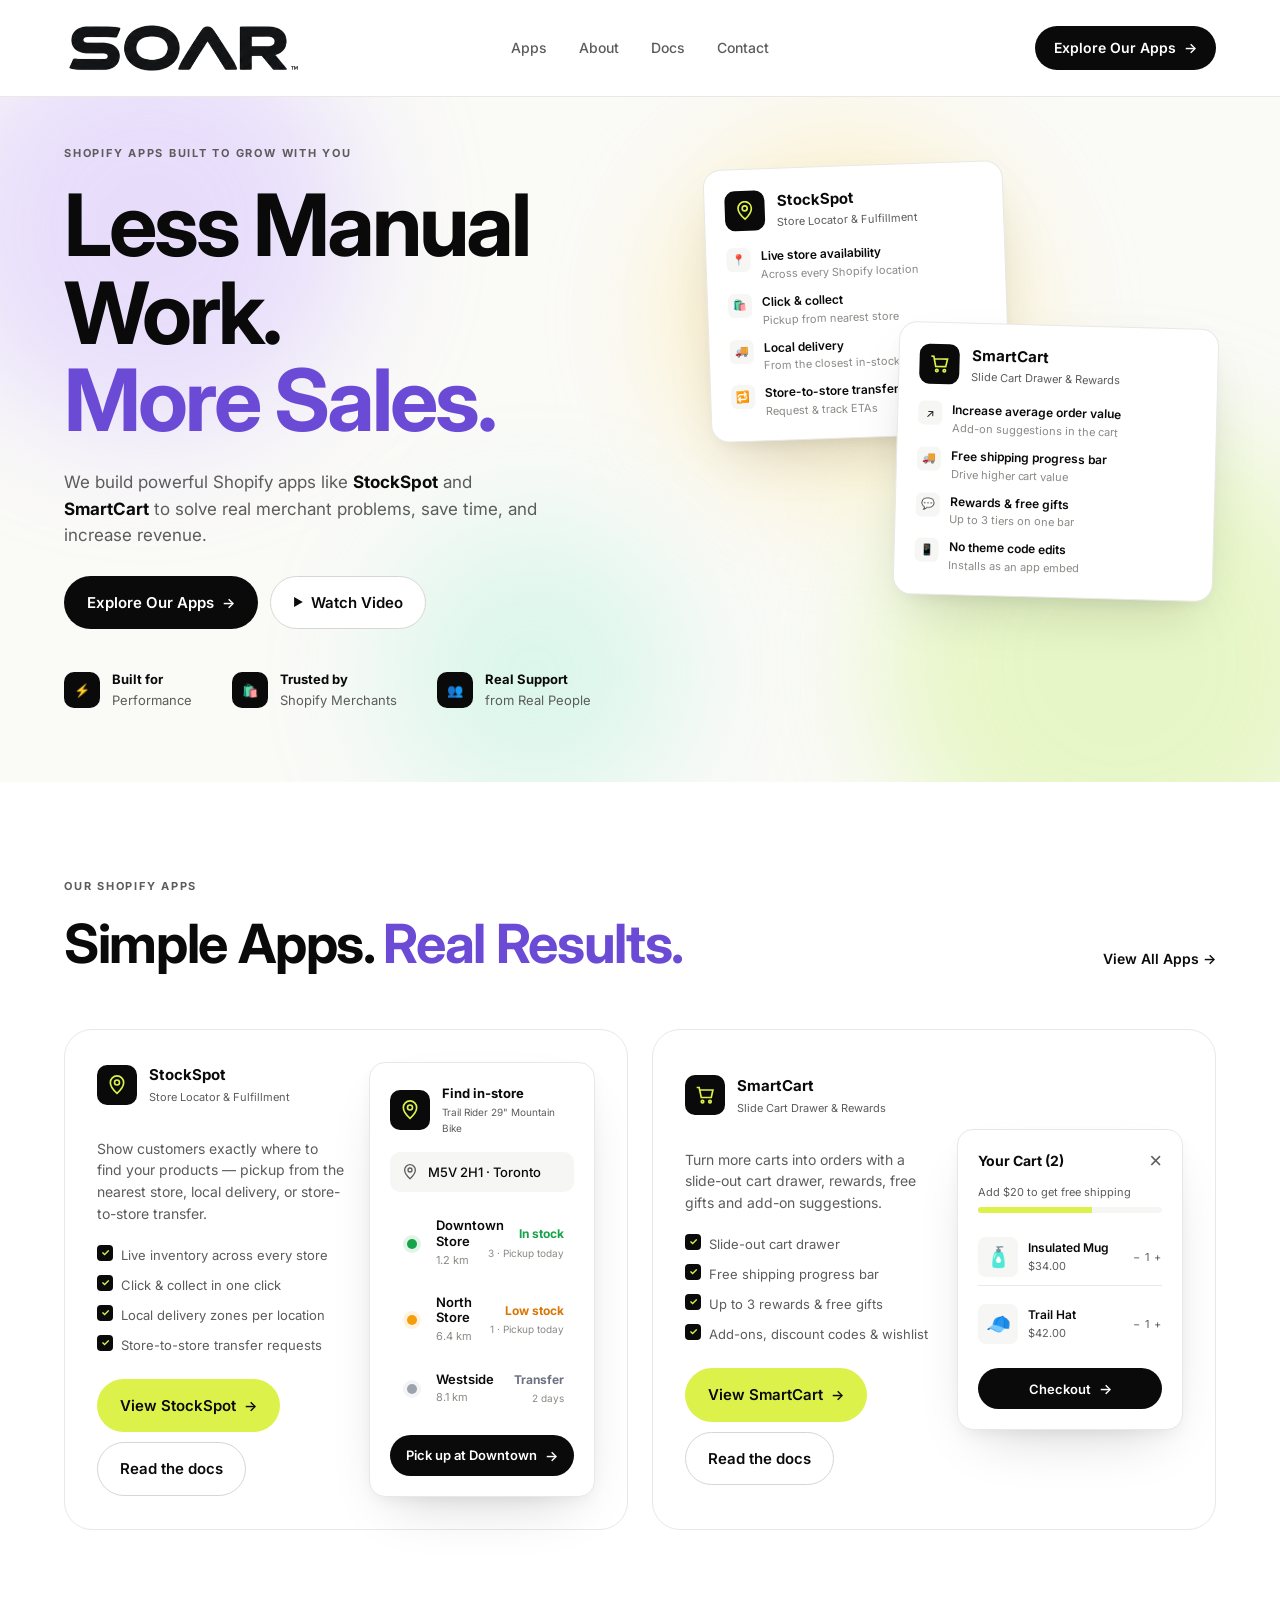
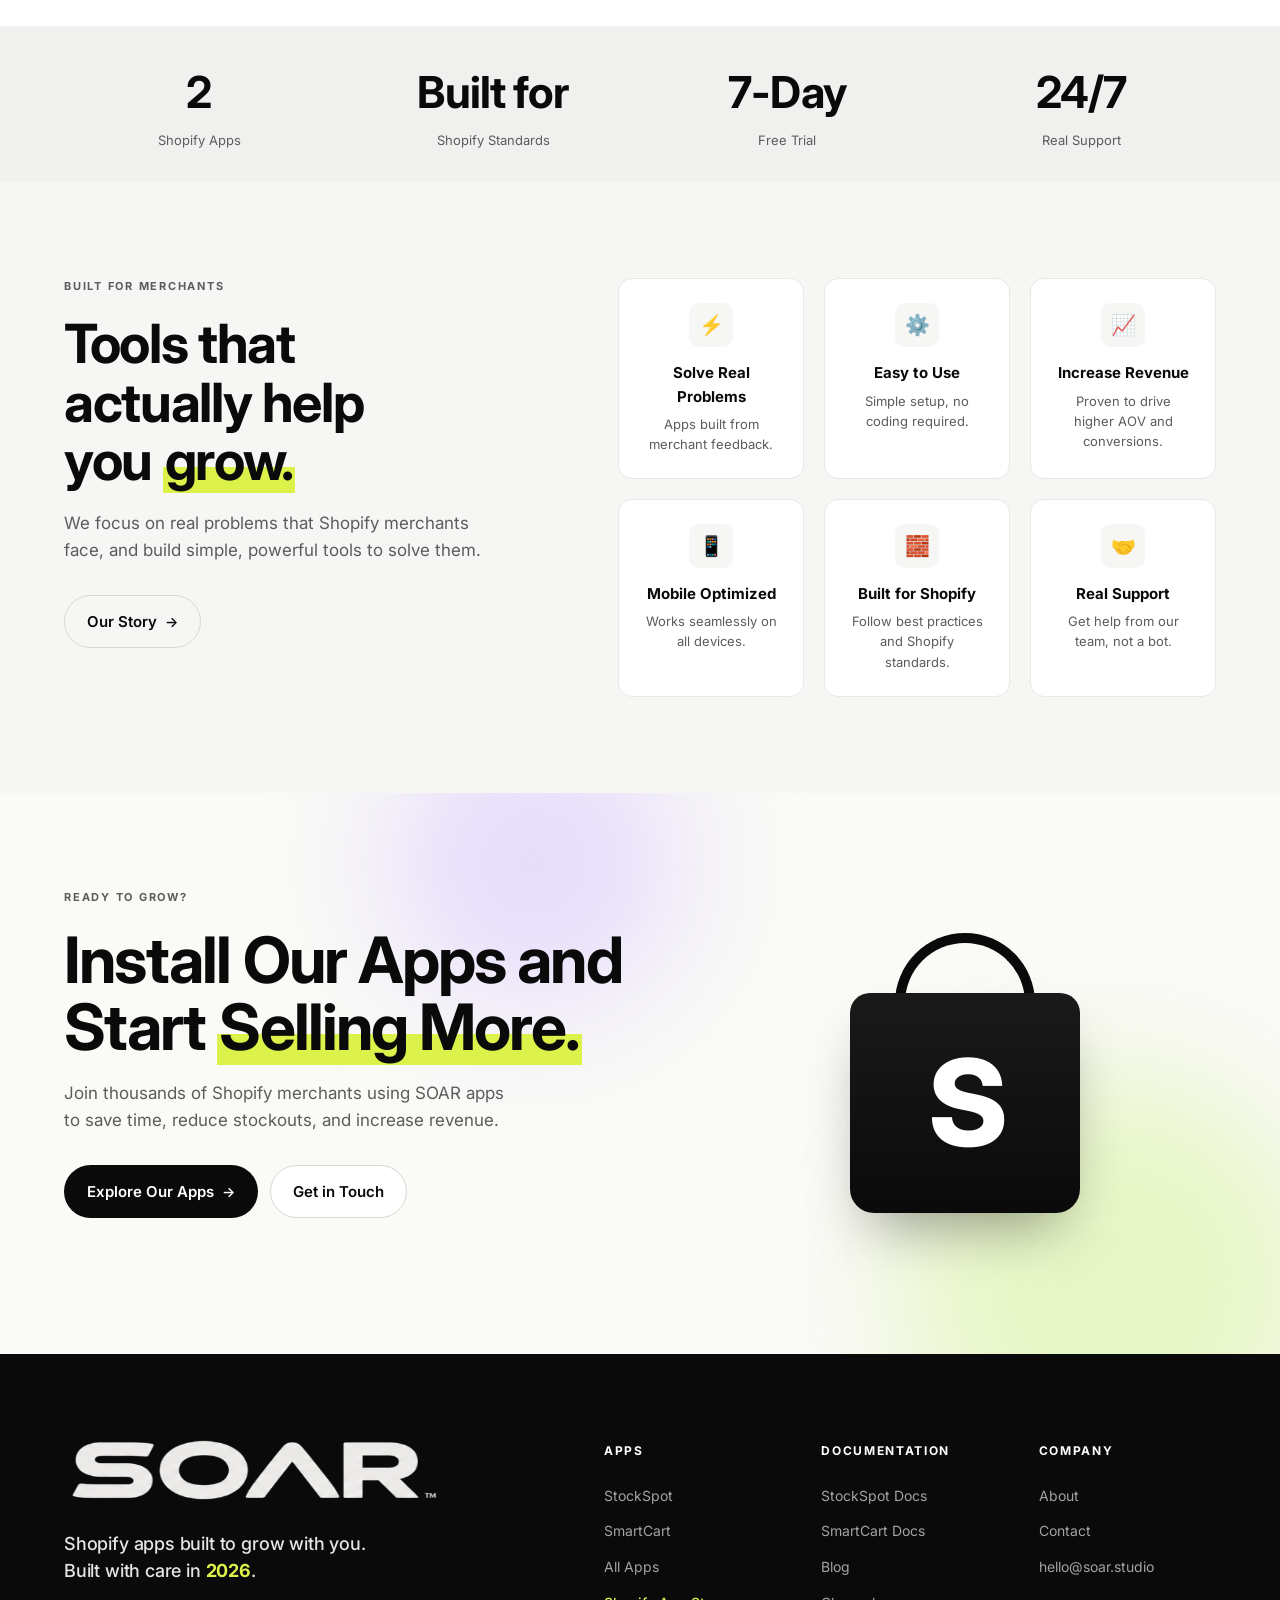
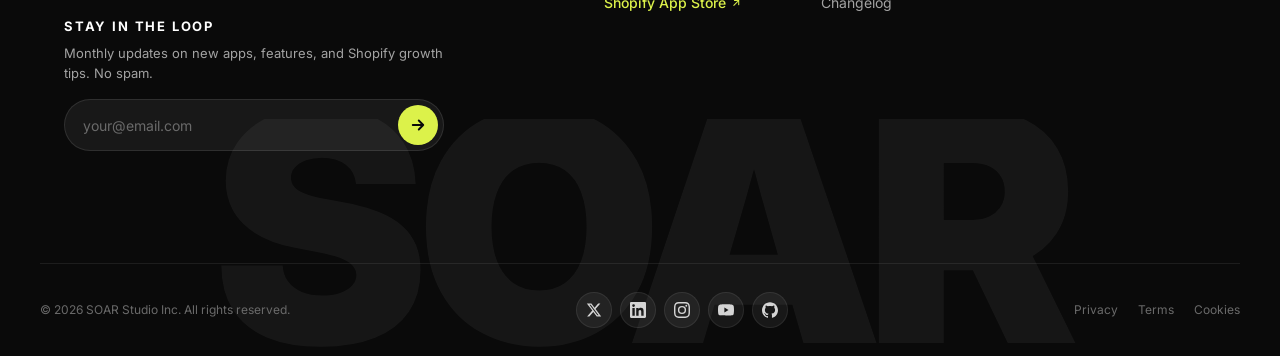
==== commit 822074ac: "Update SmartCart pages: two plans and only real features Starter $19.99 and Growth $49.99 pricing, r" ====
--- a/public/index.html
+++ b/public/index.html
@@ -114,13 +114,13 @@
               </div>
               <div>
                 <h3>SmartCart</h3>
-                <p>In-Cart Upsells & Cart Tools</p>
+                <p>Slide Cart Drawer &amp; Rewards</p>
               </div>
             </header>
             <ul class="appcard-list">
               <li>
                 <span class="appcard-bullet">↗</span>
-                <div><strong>Increase average order value</strong><em>In-cart upsells & cross-sells</em></div>
+                <div><strong>Increase average order value</strong><em>Add-on suggestions in the cart</em></div>
               </li>
               <li>
                 <span class="appcard-bullet">🚚</span>
@@ -128,11 +128,11 @@
               </li>
               <li>
                 <span class="appcard-bullet">💬</span>
-                <div><strong>Custom messages & rules</strong><em>Tailored to your store</em></div>
+                <div><strong>Rewards &amp; free gifts</strong><em>Up to 3 tiers on one bar</em></div>
               </li>
               <li>
                 <span class="appcard-bullet">📱</span>
-                <div><strong>Mobile optimized</strong><em>Fast and easy to use</em></div>
+                <div><strong>No theme code edits</strong><em>Installs as an app embed</em></div>
               </li>
             </ul>
           </article>
@@ -221,15 +221,15 @@
                 </div>
                 <div>
                   <h3>SmartCart</h3>
-                  <p>In-Cart Upsells & Cart Tools</p>
+                  <p>Slide Cart Drawer &amp; Rewards</p>
                 </div>
               </header>
-              <p class="app-feature-desc">Turn more carts into orders with powerful upsells, cross-sells, and cart tools.</p>
+              <p class="app-feature-desc">Turn more carts into orders with a slide-out cart drawer, rewards, free gifts and add-on suggestions.</p>
               <ul class="checklist">
-                <li>In-cart upsells & cross-sells</li>
+                <li>Slide-out cart drawer</li>
                 <li>Free shipping progress bar</li>
-                <li>Custom messages and rules</li>
-                <li>Mobile optimized & easy to use</li>
+                <li>Up to 3 rewards &amp; free gifts</li>
+                <li>Add-ons, discount codes &amp; wishlist</li>
               </ul>
               <div class="app-feature-ctas">
                 <a href="smartcart.html" class="btn btn-lime">View SmartCart <span class="arrow">→</span></a>
--- a/public/styles.css
+++ b/public/styles.css
@@ -935,3 +935,9 @@
   .appcard { width: 260px; }
   .appcard-b { width: 280px; }
 }
+
+/* Two-plan pricing (SmartCart) */
+.pricing-grid.pricing-grid-2 { grid-template-columns: repeat(2, 1fr); max-width: 720px; }
+@media (max-width: 960px) {
+  .pricing-grid.pricing-grid-2 { grid-template-columns: 1fr; max-width: 420px; }
+}
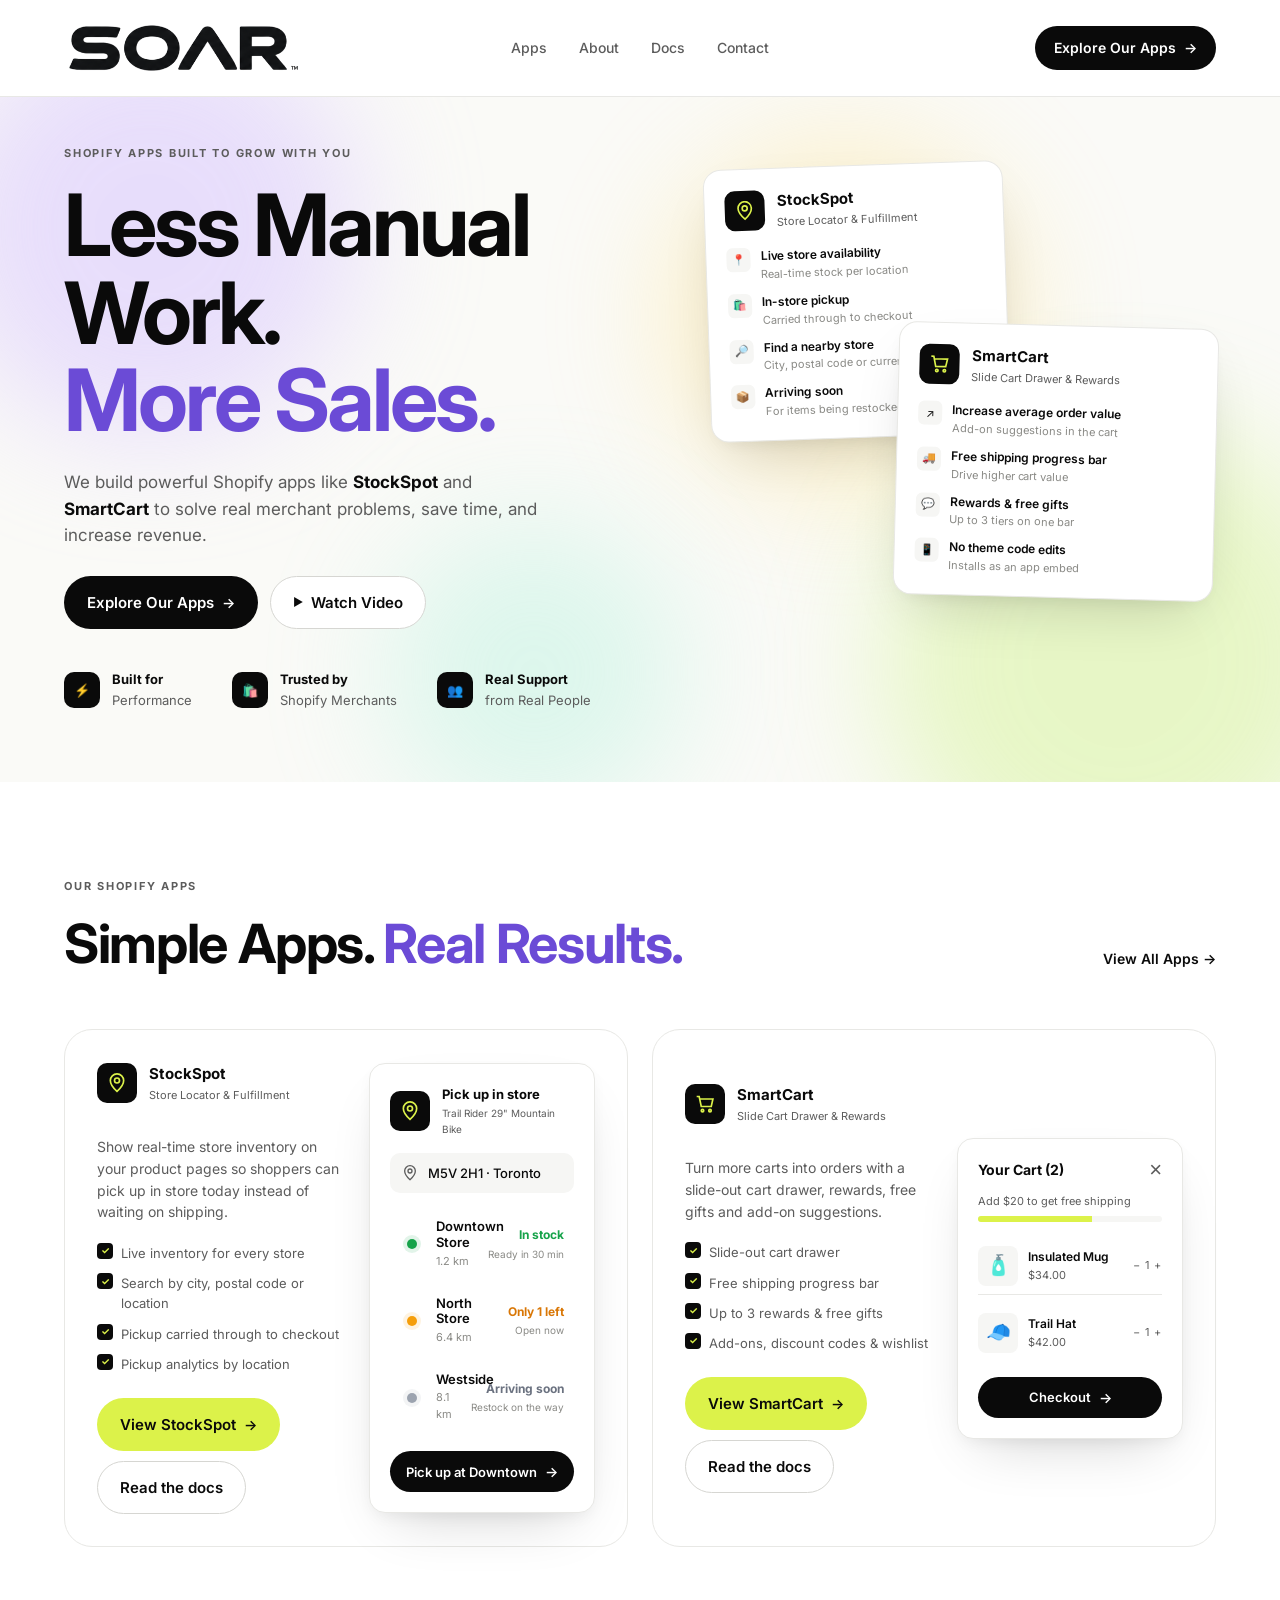
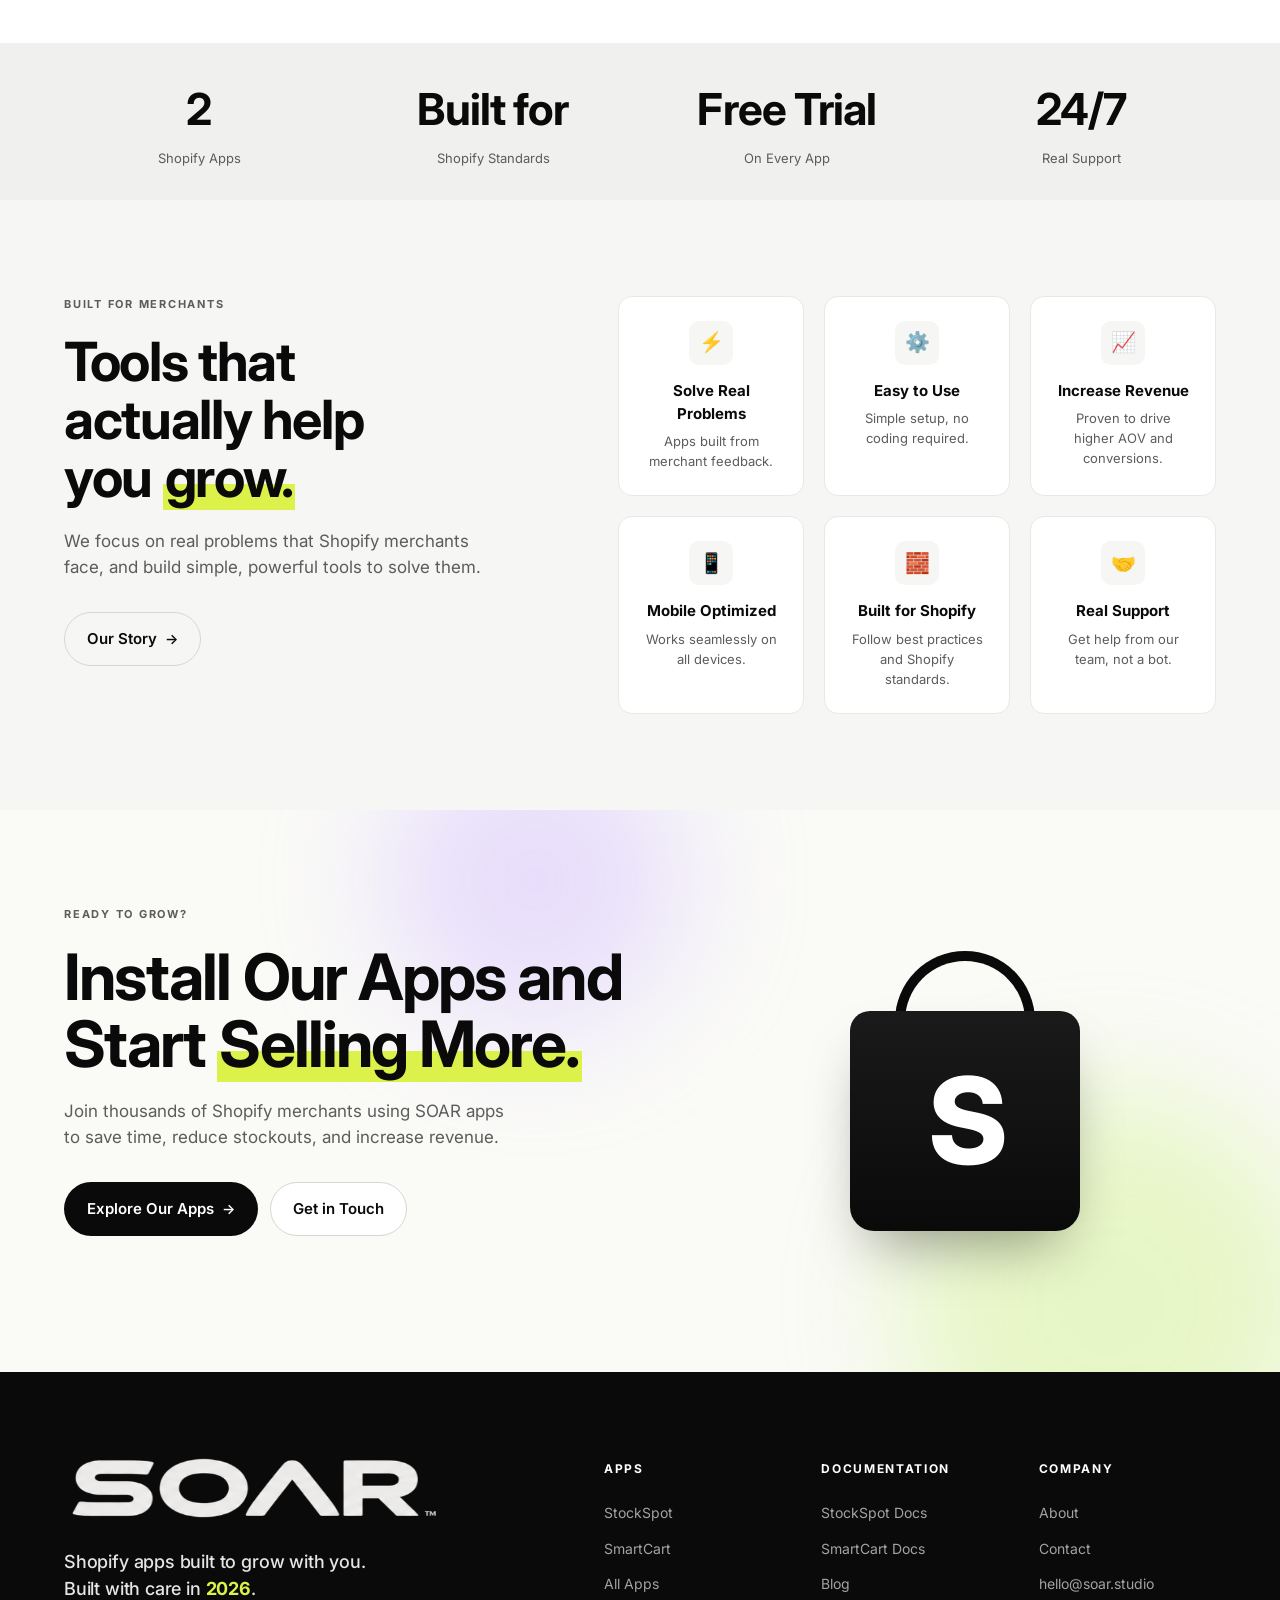
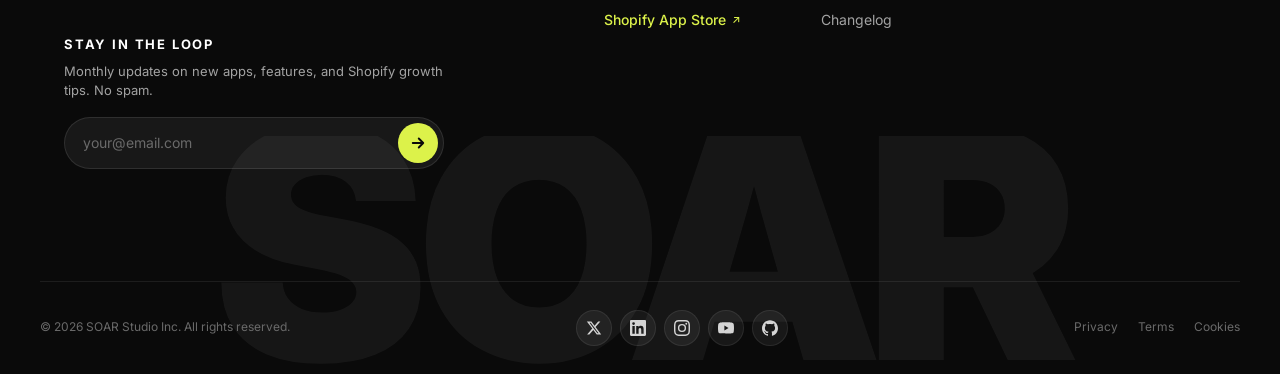
==== commit 6a2ec52b: "Update StockSpot pages to match App Store listing Starter $6.99 and Growth $14.99 with a 14-day tria" ====
--- a/public/index.html
+++ b/public/index.html
@@ -89,19 +89,19 @@
             <ul class="appcard-list">
               <li>
                 <span class="appcard-bullet">📍</span>
-                <div><strong>Live store availability</strong><em>Across every Shopify location</em></div>
+                <div><strong>Live store availability</strong><em>Real-time stock per location</em></div>
               </li>
               <li>
                 <span class="appcard-bullet">🛍️</span>
-                <div><strong>Click &amp; collect</strong><em>Pickup from nearest store</em></div>
-              </li>
-              <li>
-                <span class="appcard-bullet">🚚</span>
-                <div><strong>Local delivery</strong><em>From the closest in-stock store</em></div>
-              </li>
-              <li>
-                <span class="appcard-bullet">🔁</span>
-                <div><strong>Store-to-store transfers</strong><em>Request &amp; track ETAs</em></div>
+                <div><strong>In-store pickup</strong><em>Carried through to checkout</em></div>
+              </li>
+              <li>
+                <span class="appcard-bullet">🔎</span>
+                <div><strong>Find a nearby store</strong><em>City, postal code or current location</em></div>
+              </li>
+              <li>
+                <span class="appcard-bullet">📦</span>
+                <div><strong>Arriving soon</strong><em>For items being restocked</em></div>
               </li>
             </ul>
           </article>
@@ -163,12 +163,12 @@
                   <p>Store Locator & Fulfillment</p>
                 </div>
               </header>
-              <p class="app-feature-desc">Show customers exactly where to find your products — pickup from the nearest store, local delivery, or store-to-store transfer.</p>
+              <p class="app-feature-desc">Show real-time store inventory on your product pages so shoppers can pick up in store today instead of waiting on shipping.</p>
               <ul class="checklist">
-                <li>Live inventory across every store</li>
-                <li>Click &amp; collect in one click</li>
-                <li>Local delivery zones per location</li>
-                <li>Store-to-store transfer requests</li>
+                <li>Live inventory for every store</li>
+                <li>Search by city, postal code or location</li>
+                <li>Pickup carried through to checkout</li>
+                <li>Pickup analytics by location</li>
               </ul>
               <div class="app-feature-ctas">
                 <a href="stockspot.html" class="btn btn-lime">View StockSpot <span class="arrow">→</span></a>
@@ -182,7 +182,7 @@
                     <svg viewBox="0 0 24 24" fill="none" stroke="currentColor" stroke-width="2"><path d="M12 22s-8-7-8-13a8 8 0 0 1 16 0c0 6-8 13-8 13z"/><circle cx="12" cy="9" r="3"/></svg>
                   </div>
                   <div>
-                    <h3 style="font-size: 13px;">Find in-store</h3>
+                    <h3 style="font-size: 13px;">Pick up in store</h3>
                     <p style="font-size: 10px;">Trail Rider 29" Mountain Bike</p>
                   </div>
                 </header>
@@ -194,17 +194,17 @@
                   <li>
                     <div class="loc-pin loc-pin-green">●</div>
                     <div class="loc-info"><strong>Downtown Store</strong><span>1.2 km</span></div>
-                    <div class="loc-status loc-ok"><strong>In stock</strong><small>3 · Pickup today</small></div>
+                    <div class="loc-status loc-ok"><strong>In stock</strong><small>Ready in 30 min</small></div>
                   </li>
                   <li>
                     <div class="loc-pin loc-pin-yellow">●</div>
                     <div class="loc-info"><strong>North Store</strong><span>6.4 km</span></div>
-                    <div class="loc-status loc-low"><strong>Low stock</strong><small>1 · Pickup today</small></div>
+                    <div class="loc-status loc-low"><strong>Only 1 left</strong><small>Open now</small></div>
                   </li>
                   <li>
                     <div class="loc-pin loc-pin-grey">●</div>
                     <div class="loc-info"><strong>Westside</strong><span>8.1 km</span></div>
-                    <div class="loc-status loc-transfer"><strong>Transfer</strong><small>2 days</small></div>
+                    <div class="loc-status loc-transfer"><strong>Arriving soon</strong><small>Restock on the way</small></div>
                   </li>
                 </ul>
                 <button class="cart-checkout">Pick up at Downtown <span class="arrow">→</span></button>
@@ -269,7 +269,7 @@
       <div class="container stats-row">
         <div><strong>2</strong><span>Shopify Apps</span></div>
         <div><strong>Built for</strong><span>Shopify Standards</span></div>
-        <div><strong>7-Day</strong><span>Free Trial</span></div>
+        <div><strong>Free Trial</strong><span>On Every App</span></div>
         <div><strong>24/7</strong><span>Real Support</span></div>
       </div>
     </section>
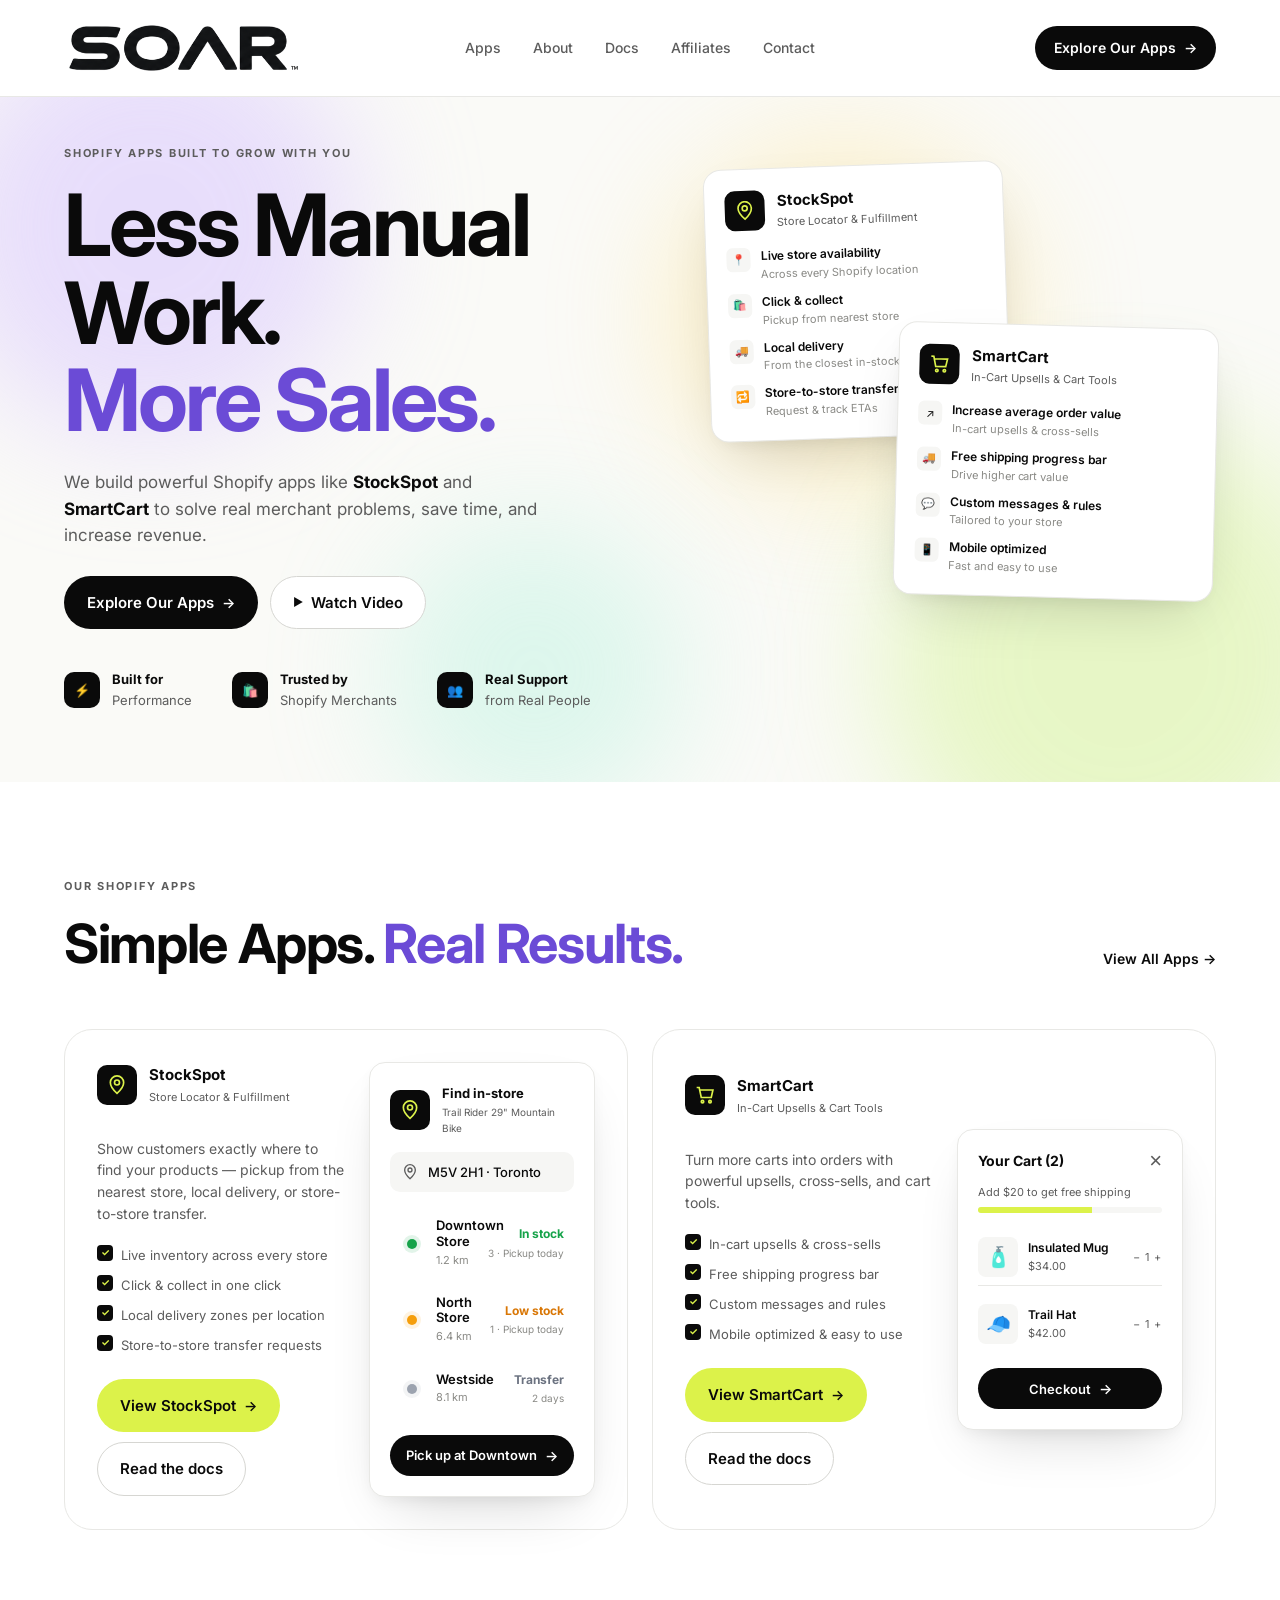
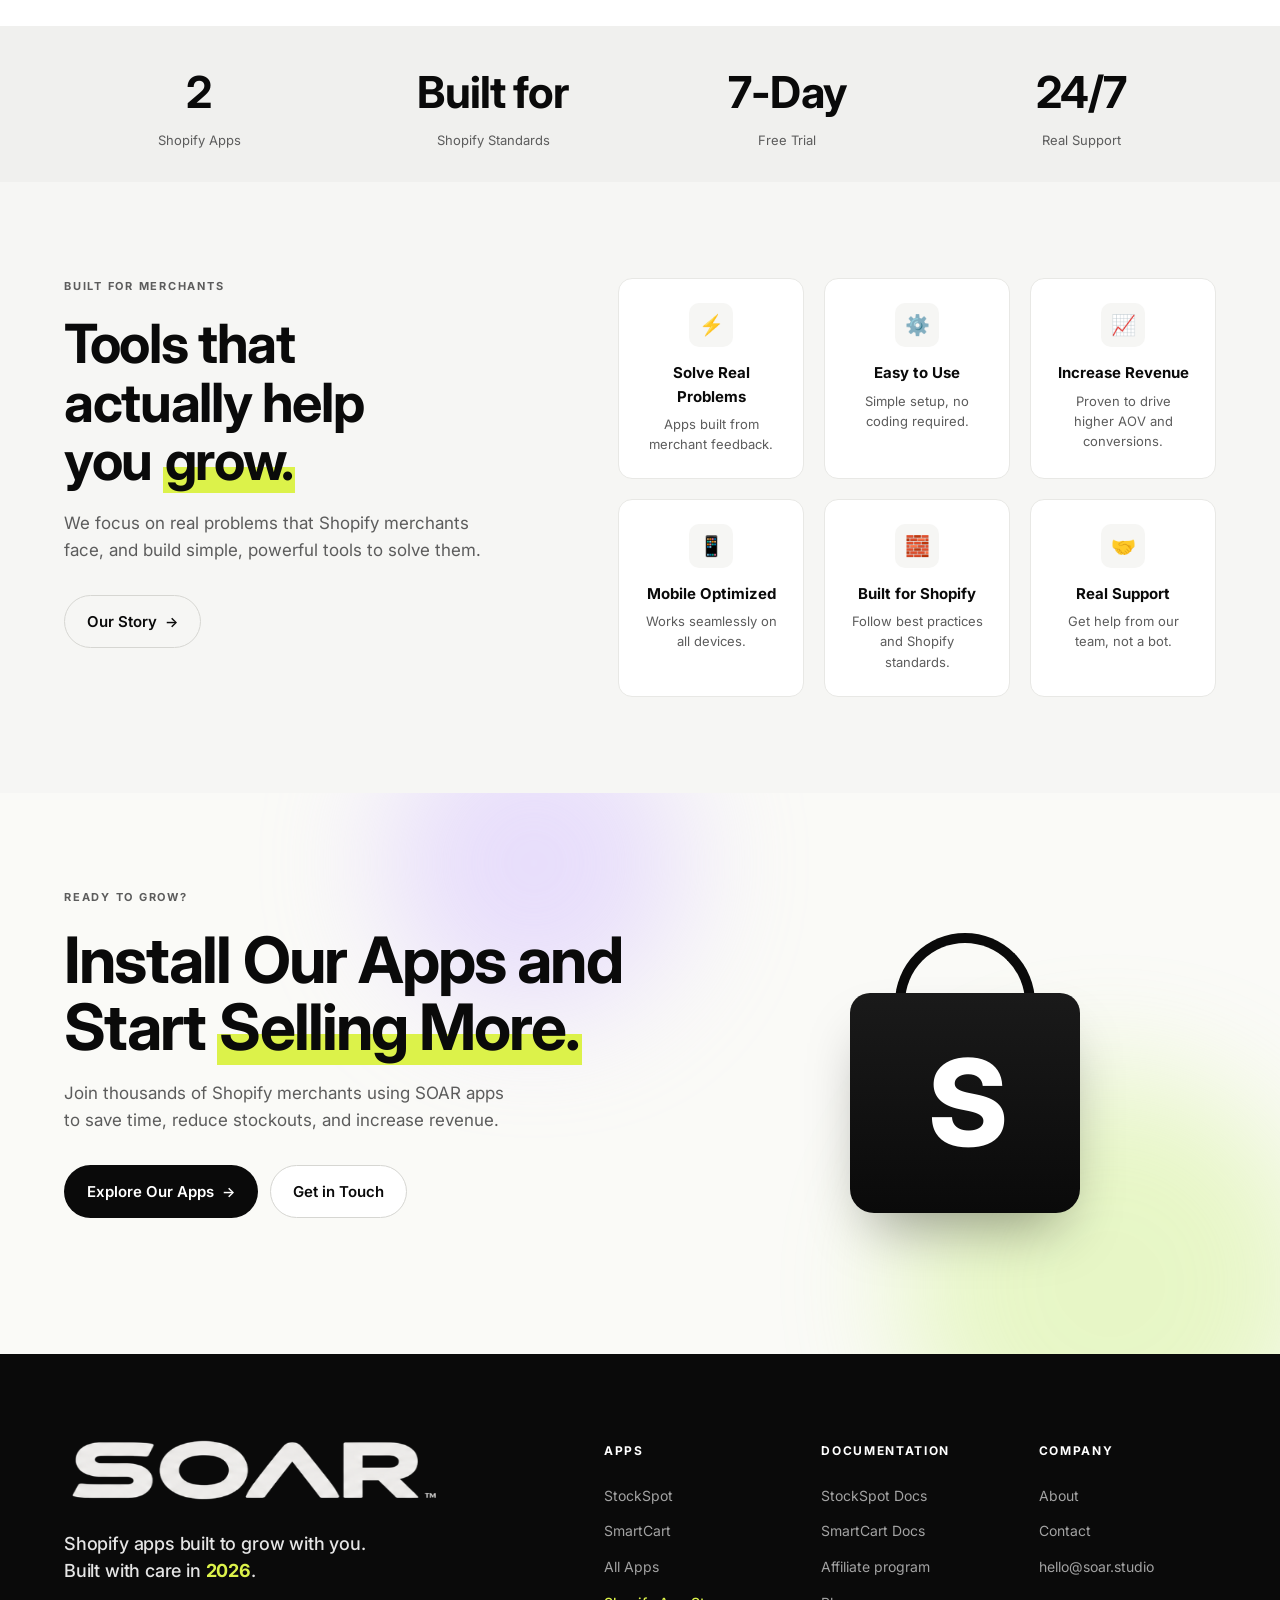
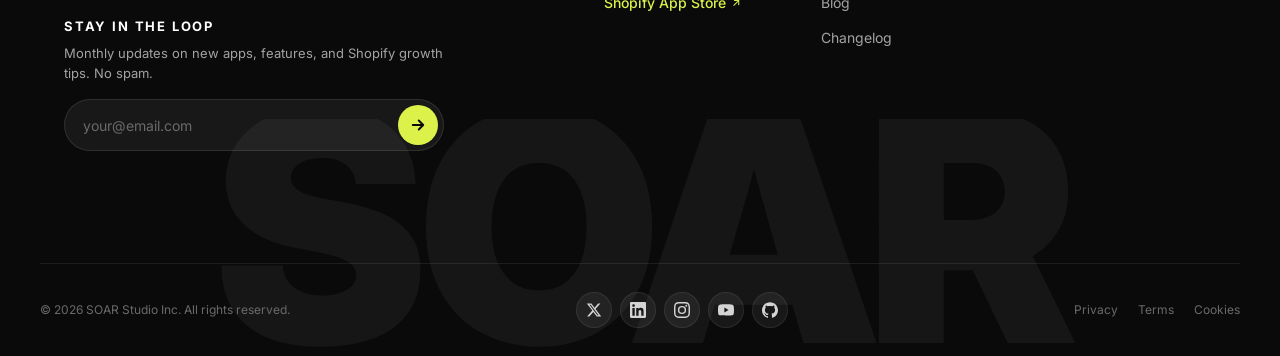
==== commit 70034ae5: "Add affiliate program page: 20% lifetime commission + apply form Co-Authored-By: Claude Opus 4.7 <no" ====
--- a/public/index.html
+++ b/public/index.html
@@ -28,6 +28,7 @@
         <a href="#apps">Apps</a>
         <a href="#about">About</a>
         <a href="stockspot-docs.html">Docs</a>
+        <a href="affiliates.html">Affiliates</a>
         <a href="contact.html">Contact</a>
       </nav>
       <a href="#apps" class="btn btn-dark btn-sm">Explore Our Apps <span class="arrow">→</span></a>
@@ -89,19 +90,19 @@
             <ul class="appcard-list">
               <li>
                 <span class="appcard-bullet">📍</span>
-                <div><strong>Live store availability</strong><em>Real-time stock per location</em></div>
+                <div><strong>Live store availability</strong><em>Across every Shopify location</em></div>
               </li>
               <li>
                 <span class="appcard-bullet">🛍️</span>
-                <div><strong>In-store pickup</strong><em>Carried through to checkout</em></div>
-              </li>
-              <li>
-                <span class="appcard-bullet">🔎</span>
-                <div><strong>Find a nearby store</strong><em>City, postal code or current location</em></div>
-              </li>
-              <li>
-                <span class="appcard-bullet">📦</span>
-                <div><strong>Arriving soon</strong><em>For items being restocked</em></div>
+                <div><strong>Click &amp; collect</strong><em>Pickup from nearest store</em></div>
+              </li>
+              <li>
+                <span class="appcard-bullet">🚚</span>
+                <div><strong>Local delivery</strong><em>From the closest in-stock store</em></div>
+              </li>
+              <li>
+                <span class="appcard-bullet">🔁</span>
+                <div><strong>Store-to-store transfers</strong><em>Request &amp; track ETAs</em></div>
               </li>
             </ul>
           </article>
@@ -114,13 +115,13 @@
               </div>
               <div>
                 <h3>SmartCart</h3>
-                <p>Slide Cart Drawer &amp; Rewards</p>
+                <p>In-Cart Upsells & Cart Tools</p>
               </div>
             </header>
             <ul class="appcard-list">
               <li>
                 <span class="appcard-bullet">↗</span>
-                <div><strong>Increase average order value</strong><em>Add-on suggestions in the cart</em></div>
+                <div><strong>Increase average order value</strong><em>In-cart upsells & cross-sells</em></div>
               </li>
               <li>
                 <span class="appcard-bullet">🚚</span>
@@ -128,11 +129,11 @@
               </li>
               <li>
                 <span class="appcard-bullet">💬</span>
-                <div><strong>Rewards &amp; free gifts</strong><em>Up to 3 tiers on one bar</em></div>
+                <div><strong>Custom messages & rules</strong><em>Tailored to your store</em></div>
               </li>
               <li>
                 <span class="appcard-bullet">📱</span>
-                <div><strong>No theme code edits</strong><em>Installs as an app embed</em></div>
+                <div><strong>Mobile optimized</strong><em>Fast and easy to use</em></div>
               </li>
             </ul>
           </article>
@@ -163,12 +164,12 @@
                   <p>Store Locator & Fulfillment</p>
                 </div>
               </header>
-              <p class="app-feature-desc">Show real-time store inventory on your product pages so shoppers can pick up in store today instead of waiting on shipping.</p>
+              <p class="app-feature-desc">Show customers exactly where to find your products — pickup from the nearest store, local delivery, or store-to-store transfer.</p>
               <ul class="checklist">
-                <li>Live inventory for every store</li>
-                <li>Search by city, postal code or location</li>
-                <li>Pickup carried through to checkout</li>
-                <li>Pickup analytics by location</li>
+                <li>Live inventory across every store</li>
+                <li>Click &amp; collect in one click</li>
+                <li>Local delivery zones per location</li>
+                <li>Store-to-store transfer requests</li>
               </ul>
               <div class="app-feature-ctas">
                 <a href="stockspot.html" class="btn btn-lime">View StockSpot <span class="arrow">→</span></a>
@@ -182,7 +183,7 @@
                     <svg viewBox="0 0 24 24" fill="none" stroke="currentColor" stroke-width="2"><path d="M12 22s-8-7-8-13a8 8 0 0 1 16 0c0 6-8 13-8 13z"/><circle cx="12" cy="9" r="3"/></svg>
                   </div>
                   <div>
-                    <h3 style="font-size: 13px;">Pick up in store</h3>
+                    <h3 style="font-size: 13px;">Find in-store</h3>
                     <p style="font-size: 10px;">Trail Rider 29" Mountain Bike</p>
                   </div>
                 </header>
@@ -194,17 +195,17 @@
                   <li>
                     <div class="loc-pin loc-pin-green">●</div>
                     <div class="loc-info"><strong>Downtown Store</strong><span>1.2 km</span></div>
-                    <div class="loc-status loc-ok"><strong>In stock</strong><small>Ready in 30 min</small></div>
+                    <div class="loc-status loc-ok"><strong>In stock</strong><small>3 · Pickup today</small></div>
                   </li>
                   <li>
                     <div class="loc-pin loc-pin-yellow">●</div>
                     <div class="loc-info"><strong>North Store</strong><span>6.4 km</span></div>
-                    <div class="loc-status loc-low"><strong>Only 1 left</strong><small>Open now</small></div>
+                    <div class="loc-status loc-low"><strong>Low stock</strong><small>1 · Pickup today</small></div>
                   </li>
                   <li>
                     <div class="loc-pin loc-pin-grey">●</div>
                     <div class="loc-info"><strong>Westside</strong><span>8.1 km</span></div>
-                    <div class="loc-status loc-transfer"><strong>Arriving soon</strong><small>Restock on the way</small></div>
+                    <div class="loc-status loc-transfer"><strong>Transfer</strong><small>2 days</small></div>
                   </li>
                 </ul>
                 <button class="cart-checkout">Pick up at Downtown <span class="arrow">→</span></button>
@@ -221,15 +222,15 @@
                 </div>
                 <div>
                   <h3>SmartCart</h3>
-                  <p>Slide Cart Drawer &amp; Rewards</p>
+                  <p>In-Cart Upsells & Cart Tools</p>
                 </div>
               </header>
-              <p class="app-feature-desc">Turn more carts into orders with a slide-out cart drawer, rewards, free gifts and add-on suggestions.</p>
+              <p class="app-feature-desc">Turn more carts into orders with powerful upsells, cross-sells, and cart tools.</p>
               <ul class="checklist">
-                <li>Slide-out cart drawer</li>
+                <li>In-cart upsells & cross-sells</li>
                 <li>Free shipping progress bar</li>
-                <li>Up to 3 rewards &amp; free gifts</li>
-                <li>Add-ons, discount codes &amp; wishlist</li>
+                <li>Custom messages and rules</li>
+                <li>Mobile optimized & easy to use</li>
               </ul>
               <div class="app-feature-ctas">
                 <a href="smartcart.html" class="btn btn-lime">View SmartCart <span class="arrow">→</span></a>
@@ -269,7 +270,7 @@
       <div class="container stats-row">
         <div><strong>2</strong><span>Shopify Apps</span></div>
         <div><strong>Built for</strong><span>Shopify Standards</span></div>
-        <div><strong>Free Trial</strong><span>On Every App</span></div>
+        <div><strong>7-Day</strong><span>Free Trial</span></div>
         <div><strong>24/7</strong><span>Real Support</span></div>
       </div>
     </section>
@@ -374,6 +375,7 @@
           <h5>Documentation</h5>
           <a href="stockspot-docs.html">StockSpot Docs</a>
           <a href="smartcart-docs.html">SmartCart Docs</a>
+          <a href="affiliates.html">Affiliate program</a>
           <a href="#">Blog</a>
           <a href="#">Changelog</a>
         </div>
--- a/public/styles.css
+++ b/public/styles.css
@@ -746,6 +746,49 @@
   display: inline-flex; align-items: center; justify-content: center;
 }
 
+/* ===== AFFILIATE EARNINGS CARD ===== */
+.earn-rows {
+  list-style: none; padding: 0; margin: 16px 0 0;
+  display: flex; flex-direction: column; gap: 10px;
+}
+.earn-rows li {
+  display: flex; justify-content: space-between; align-items: center;
+  padding: 14px 16px; border-radius: 12px;
+  background: var(--bg-soft); border: 1px solid var(--border);
+}
+.earn-rows .earn-featured {
+  background: var(--text); border-color: var(--text);
+}
+.earn-rows .earn-featured .earn-label strong,
+.earn-rows .earn-featured .earn-value strong { color: var(--lime); }
+.earn-rows .earn-featured .earn-label span,
+.earn-rows .earn-featured .earn-value span { color: #a3a3a3; }
+.earn-label { display: flex; flex-direction: column; gap: 2px; }
+.earn-label strong { font-size: 14px; font-weight: 600; color: var(--text); }
+.earn-label span { font-size: 11px; color: var(--text-mute); }
+.earn-value { display: flex; flex-direction: column; align-items: flex-end; gap: 2px; }
+.earn-value strong {
+  font-size: 22px; font-weight: 800; letter-spacing: -0.02em;
+  line-height: 1; color: var(--text);
+}
+.earn-value span { font-size: 11px; color: var(--text-mute); }
+.earn-note { font-size: 11px; color: var(--text-mute); margin: 14px 0 0; text-align: center; }
+
+/* ===== CHECKBOX ROW (affiliate form) ===== */
+.checkbox-row {
+  display: flex; flex-direction: column; gap: 8px;
+  padding: 12px 14px; background: var(--bg-soft); border-radius: 10px;
+}
+.check {
+  display: flex !important; flex-direction: row !important;
+  align-items: center !important; gap: 10px !important;
+  font-size: 14px; color: var(--text); cursor: pointer;
+}
+.check input[type="checkbox"] {
+  width: 16px; height: 16px; accent-color: var(--text);
+  margin: 0; cursor: pointer;
+}
+
 /* ===== LOCATOR WIDGET (StockSpot) ===== */
 .locator-input {
   display: flex; align-items: center; gap: 10px;
@@ -935,9 +978,3 @@
   .appcard { width: 260px; }
   .appcard-b { width: 280px; }
 }
-
-/* Two-plan pricing (SmartCart) */
-.pricing-grid.pricing-grid-2 { grid-template-columns: repeat(2, 1fr); max-width: 720px; }
-@media (max-width: 960px) {
-  .pricing-grid.pricing-grid-2 { grid-template-columns: 1fr; max-width: 420px; }
-}
